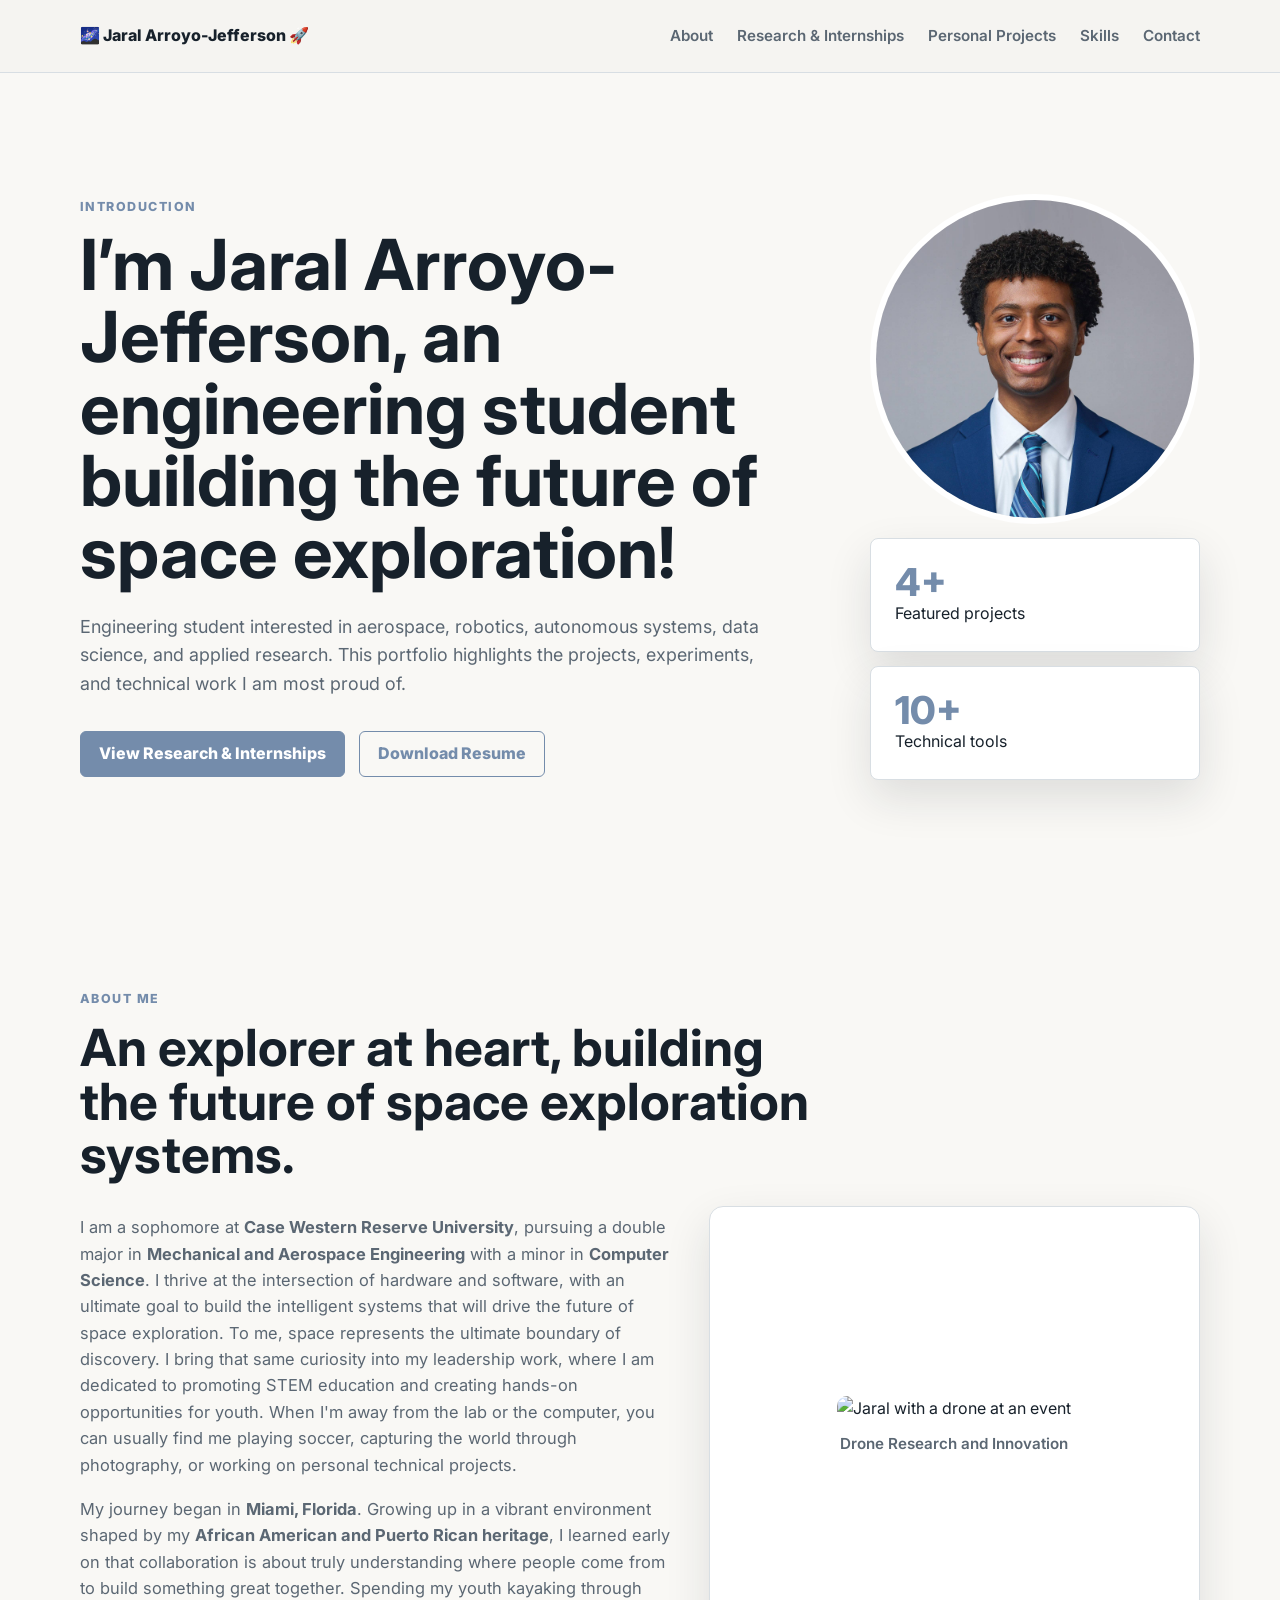
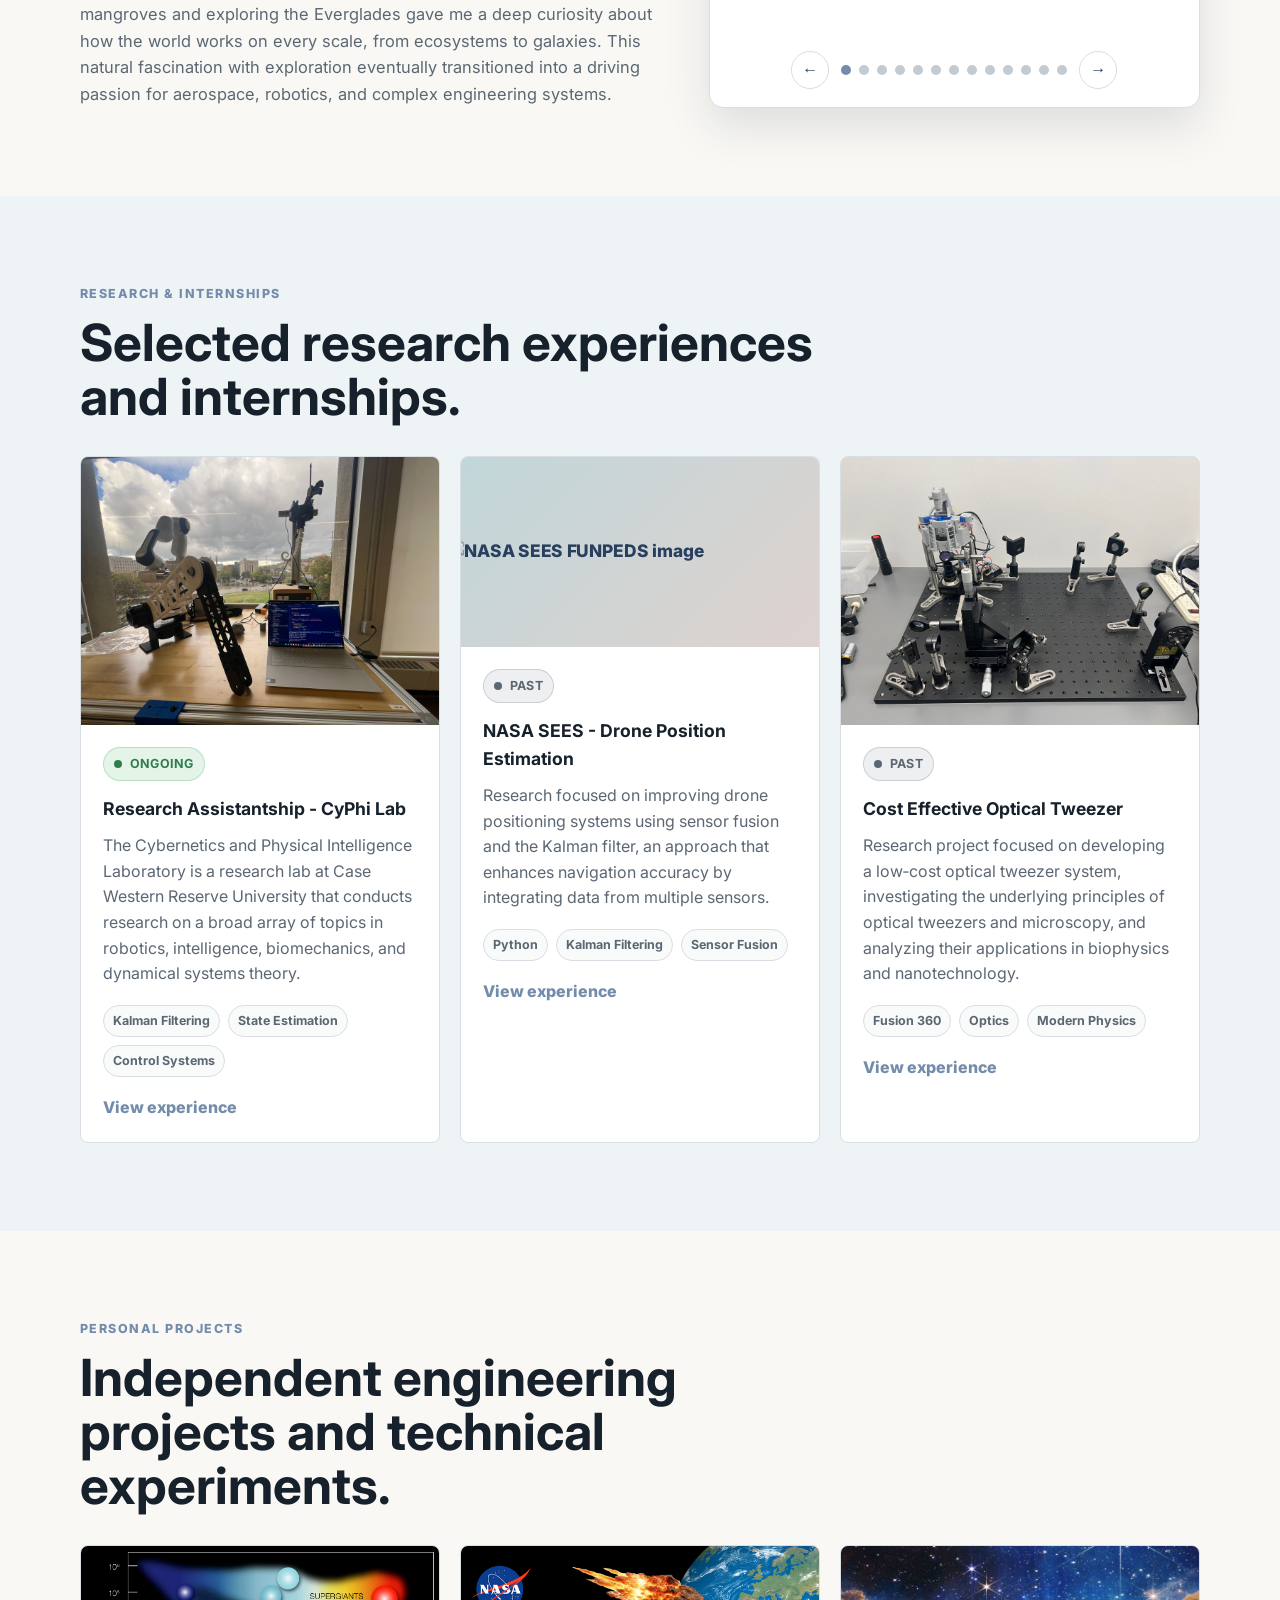
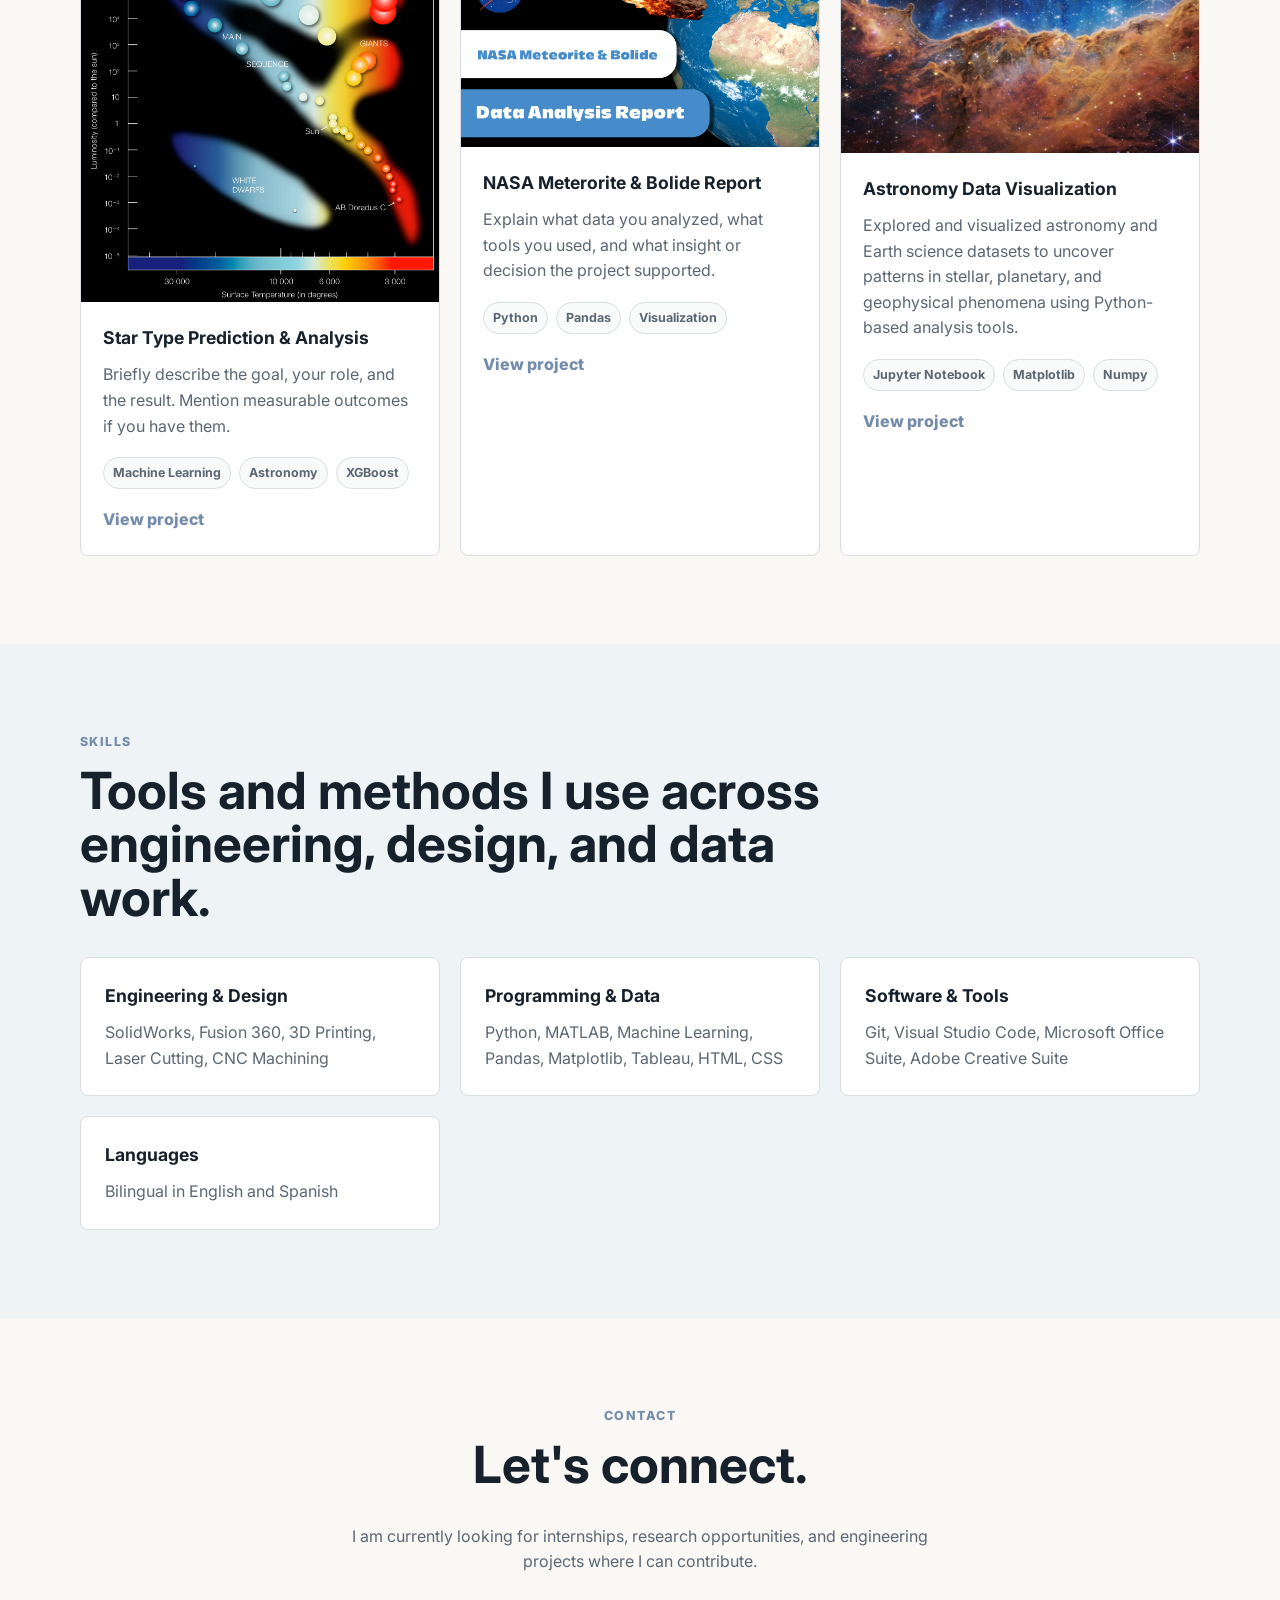
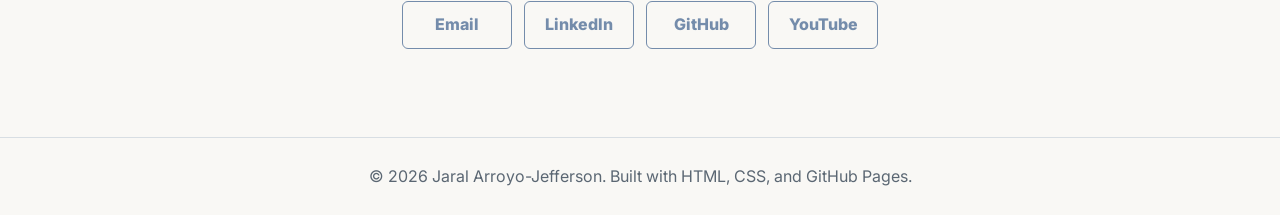
==== index.html @ 87146a3c "spelling" ====
<!-- Main Page -->
<!doctype html>
<html lang="en">
  <head>
    <meta charset="UTF-8" />
    <meta name="viewport" content="width=device-width, initial-scale=1.0" />
    <meta
      name="description"
      content="Engineering portfolio website showcasing projects, research, skills, and contact information."
    />
    <title>Jaral Arroyo-Jefferson | Engineering Portfolio</title>
    <link rel="preconnect" href="https://fonts.googleapis.com" />
    <link rel="preconnect" href="https://fonts.gstatic.com" crossorigin />
    <link
      href="https://fonts.googleapis.com/css2?family=Inter:wght@400;500;600;700;800&display=swap"
      rel="stylesheet"
    />
    <link rel="stylesheet" href="styles.css" />
  </head>
  <body>
    <header class="site-header">
      <nav class="nav">
        <a class="logo" href="#home">🌌 Jaral Arroyo-Jefferson 🚀</a>
        <button
          class="nav-toggle"
          type="button"
          aria-label="Open navigation"
          aria-expanded="false"
        >
          <span></span>
          <span></span>
          <span></span>
        </button>
        <div class="nav-links">
          <a href="#about">About</a>
          <a href="#projects">Research &amp; Internships</a>
          <a href="#research">Personal Projects</a>
          <a href="#skills">Skills</a>
          <a href="#contact">Contact</a>
        </div>
      </nav>
    </header>

    <main>
      <section class="hero" id="home">
        <div class="hero-content">
          <p class="eyebrow">INTRODUCTION</p>
          <h2>
            I’m Jaral Arroyo-Jefferson, an engineering student building the
            future of space exploration!
          </h2>
          <p class="hero-text">
            Engineering student interested in aerospace, robotics, autonomous
            systems, data science, and applied research. This portfolio
            highlights the projects, experiments, and technical work I am most
            proud of.
          </p>
          <div class="hero-actions">
            <a class="button primary" href="#projects"
              >View Research &amp; Internships</a
            >
            <a class="button secondary" href="assets/resume.pdf"
              >Download Resume</a
            >
          </div>
        </div>
        <div class="hero-panel" aria-label="Portfolio highlights">
          <div class="hero-image-card">
            <img
              src="assets/Jaral Arroyo-Jefferson Professional Headshot.jpg"
              alt="Jaral Arroyo-Jefferson headshot"
            />
          </div>
          <div>
            <span class="metric">4+</span>
            <span>Featured projects</span>
          </div>
          <div>
            <span class="metric">10+</span>
            <span>Technical tools</span>
          </div>
        </div>
      </section>

      <section class="section" id="about">
        <div class="section-heading">
          <p class="eyebrow">About Me</p>
          <h2>
            An explorer at heart, building the future of space exploration
            systems.
          </h2>
        </div>
        <div class="about-layout">
          <div class="about-copy">
            <p>
              I am a sophomore at
              <strong>Case Western Reserve University</strong>, pursuing a
              double major in
              <strong>Mechanical and Aerospace Engineering</strong> with a minor
              in <strong>Computer Science</strong>. I thrive at the intersection
              of hardware and software, with an ultimate goal to build the
              intelligent systems that will drive the future of space
              exploration. To me, space represents the ultimate boundary of
              discovery. I bring that same curiosity into my leadership work,
              where I am dedicated to promoting STEM education and creating
              hands-on opportunities for youth. When I'm away from the lab or
              the computer, you can usually find me playing soccer, capturing
              the world through photography, or working on personal technical
              projects.
            </p>
            <p>
              My journey began in <strong>Miami, Florida</strong>. Growing up in
              a vibrant environment shaped by my
              <strong>African American and Puerto Rican heritage</strong>, I
              learned early on that collaboration is about truly understanding
              where people come from to build something great together. Spending
              my youth kayaking through mangroves and exploring the Everglades
              gave me a deep curiosity about how the world works on every scale,
              from ecosystems to galaxies. This natural fascination with
              exploration eventually transitioned into a driving passion for
              aerospace, robotics, and complex engineering systems.
            </p>
          </div>

          <div class="about-carousel" aria-label="About me image carousel">
            <div class="carousel-track">
              <figure class="carousel-slide is-active">
                <img
                  src="assets/drone_sees_me.jpg"
                  alt="Jaral with a drone at an event"
                />
                <figcaption>Drone Research and Innovation</figcaption>
              </figure>
              <figure class="carousel-slide">
                <img
                  src="assets/Family_KSC.jpg"
                  alt="Jaral with family at Kennedy Space Center"
                />
                <figcaption>Family Trip to Kennedy Space Center</figcaption>
              </figure>
              <figure class="carousel-slide">
                <img
                  src="assets/Camera_Beach.jpeg"
                  alt="Jaral taking photos at the beach"
                />
                <figcaption>
                  Photography Work as part of History Miami Fellowship
                </figcaption>
              </figure>
              <figure class="carousel-slide">
                <img src="assets/Soccer.JPG" alt="Jaral playing soccer" />
                <figcaption>Soccer and Teamwork</figcaption>
              </figure>
              <figure class="carousel-slide">
                <img
                  src="assets/Winston_Scott.jpg"
                  alt="Jaral at Winston Scott activity"
                />
                <figcaption>Meeting my idol Winston Scott!</figcaption>
              </figure>
              <figure class="carousel-slide">
                <img
                  src="assets/SHPE_PR.jpg"
                  alt="Jaral at an SHPE event in Puerto Rico"
                />
                <figcaption>Puerto Rican Pride!</figcaption>
              </figure>
              <figure class="carousel-slide">
                <img
                  src="assets/KSC_VAB.jpg"
                  alt="Vehicle Assembly Building at Kennedy Space Center"
                />
                <figcaption>
                  Visiting Kennedy Space Center Vehicle Assembly Building
                </figcaption>
              </figure>
              <figure class="carousel-slide">
                <img
                  src="assets/Presenting AGU.jpg"
                  alt="Jaral presenting at AGU"
                />
                <figcaption>
                  Presenting Research at American Geophysical Union (AGU)
                </figcaption>
              </figure>
              <figure class="carousel-slide">
                <img
                  src="assets/FL_DC_Office.jpg"
                  alt="Jaral at the Florida/DC office"
                />
                <figcaption>
                  Advocating for Summer Educational Programs at the Florida
                  Senate DC Office
                </figcaption>
              </figure>
              <figure class="carousel-slide">
                <img
                  src="assets/Breakthrough_Tabling.jpg"
                  alt="Breakthrough program tabling event"
                />
                <figcaption>Breakthrough Miami Program Tabling</figcaption>
              </figure>
              <figure class="carousel-slide">
                <img
                  src="assets/Codemania.JPG"
                  alt="Jaral at Codemania event"
                />
                <figcaption>
                  1st Place at Codemania Hackathon hosted by City of Coral Gables
                </figcaption>
              </figure>
              <figure class="carousel-slide">
                <img
                  src="assets/Community Garden.jpg"
                  alt="Jaral at the community garden"
                />
                <figcaption>
                  Overtown's Teach the Truth Garden Community Garden
                  Volunteering
                </figcaption>
              </figure>
              <figure class="carousel-slide">
                <img
                  src="assets/battlebots.JPG"
                  alt="Jaral at a BattleBots event"
                />
                <figcaption>BattleBots and Engineering Excitement</figcaption>
              </figure>
            </div>
            <div class="carousel-controls">
              <button
                class="carousel-button"
                type="button"
                data-direction="prev"
                aria-label="Show previous image"
              >
                ←
              </button>
              <div class="carousel-dots" aria-label="Carousel navigation">
                <button
                  class="carousel-dot is-active"
                  type="button"
                  data-slide="0"
                  aria-label="Go to slide 1"
                ></button>
                <button
                  class="carousel-dot"
                  type="button"
                  data-slide="1"
                  aria-label="Go to slide 2"
                ></button>
                <button
                  class="carousel-dot"
                  type="button"
                  data-slide="2"
                  aria-label="Go to slide 3"
                ></button>
                <button
                  class="carousel-dot"
                  type="button"
                  data-slide="3"
                  aria-label="Go to slide 4"
                ></button>
                <button
                  class="carousel-dot"
                  type="button"
                  data-slide="4"
                  aria-label="Go to slide 5"
                ></button>
                <button
                  class="carousel-dot"
                  type="button"
                  data-slide="5"
                  aria-label="Go to slide 6"
                ></button>
                <button
                  class="carousel-dot"
                  type="button"
                  data-slide="6"
                  aria-label="Go to slide 7"
                ></button>
                <button
                  class="carousel-dot"
                  type="button"
                  data-slide="7"
                  aria-label="Go to slide 8"
                ></button>
                <button
                  class="carousel-dot"
                  type="button"
                  data-slide="8"
                  aria-label="Go to slide 9"
                ></button>
                <button
                  class="carousel-dot"
                  type="button"
                  data-slide="9"
                  aria-label="Go to slide 10"
                ></button>
                <button
                  class="carousel-dot"
                  type="button"
                  data-slide="10"
                  aria-label="Go to slide 11"
                ></button>
                <button
                  class="carousel-dot"
                  type="button"
                  data-slide="11"
                  aria-label="Go to slide 12"
                ></button>
                <button
                  class="carousel-dot"
                  type="button"
                  data-slide="12"
                  aria-label="Go to slide 13"
                ></button>
              </div>
              <button
                class="carousel-button"
                type="button"
                data-direction="next"
                aria-label="Show next image"
              >
                →
              </button>
            </div>
          </div>
        </div>
      </section>

      <section class="section alt" id="projects">
        <div class="section-heading">
          <p class="eyebrow">Research &amp; Internships</p>
          <h2>Selected research experiences and internships.</h2>
        </div>
        <div class="card-grid">
          <article class="project-card">
            <div class="project-image">
              <img src="assets/chyphi.JPG" alt="CyPhi Lab research image" />
            </div>
            <div class="card-content">
              <span class="status-pill ongoing">Ongoing</span>
              <h3>Research Assistantship - CyPhi Lab</h3>
              <p>
                The Cybernetics and Physical Intelligence Laboratory is a
                research lab at Case Western Reserve University that conducts
                research on a broad array of topics in robotics, intelligence,
                biomechanics, and dynamical systems theory.
              </p>
              <div class="tags">
                <span>Kalman Filtering</span>
                <span>State Estimation</span>
                <span>Control Systems</span>
              </div>
              <a
                href="experience-cyphi.html"
                aria-label="View Research Assistantship"
                >View experience</a
              >
            </div>
          </article>

          <article class="project-card">
            <div class="project-image">
              <img
                class="project-image-zoom"
                src="assets/FUNPEDS_11.jpg"
                alt="NASA SEES FUNPEDS image"
              />
            </div>
            <div class="card-content">
              <span class="status-pill past">Past</span>
              <h3>NASA SEES - Drone Position Estimation</h3>
              <p>
                Research focused on improving drone positioning systems using
                sensor fusion and the Kalman filter, an approach that enhances
                navigation accuracy by integrating data from multiple sensors.
              </p>
              <div class="tags">
                <span>Python</span>
                <span>Kalman Filtering</span>
                <span>Sensor Fusion</span>
              </div>
              <a
                href="experience-nasa-sees.html"
                aria-label="View Engineering Internship"
                >View experience</a
              >
            </div>
          </article>

          <article class="project-card">
            <div class="project-image">
              <img
                src="assets/tweezer_full.JPG"
                alt="Optical tweezer project image"
              />
            </div>
            <div class="card-content">
              <span class="status-pill past">Past</span>
              <h3>Cost Effective Optical Tweezer</h3>
              <p>
                Research project focused on developing a low‑cost optical tweezer system, investigating the underlying principles of optical tweezers and microscopy, and analyzing their applications in biophysics and nanotechnology.
              </p>
              <div class="tags">
                <span>Fusion 360</span>
                <span>Optics</span>
                <span>Modern Physics</span>
              </div>
              <a
                href="experience-optical-tweezer.html"
                aria-label="View Independent Technical Study"
                >View experience</a
              >
            </div>
          </article>
        </div>
      </section>

      <section class="section" id="research">
        <div class="section-heading">
          <p class="eyebrow">Personal Projects</p>
          <h2>Independent engineering projects and technical experiments.</h2>
        </div>
        <div class="card-grid">
          <article class="project-card">
            <div class="project-image">
              <img
                src="assets/hertzsprung%20russell%20diagram.jpg"
                alt="Hertzsprung-Russell diagram"
              />
            </div>
            <div class="card-content">
              <h3>Star Type Prediction & Analysis</h3>
              <p>
                Briefly describe the goal, your role, and the result. Mention
                measurable outcomes if you have them.
              </p>
              <div class="tags">
                <span>Machine Learning</span>
                <span>Astronomy</span>
                <span>XGBoost</span>
              </div>
              <a
                href="project-star-type.html"
                aria-label="View Autonomous Robot Project"
                >View project</a
              >
            </div>
          </article>

          <article class="project-card">
            <div class="project-image">
              <img
                src="assets/Youtube_Thumbnail.png"
                alt="YouTube thumbnail for meteorite and bolide report"
              />
            </div>
            <div class="card-content">
              <h3>NASA Meterorite & Bolide Report</h3>
              <p>
                Explain what data you analyzed, what tools you used, and what
                insight or decision the project supported.
              </p>
              <div class="tags">
                <span>Python</span>
                <span>Pandas</span>
                <span>Visualization</span>
              </div>
              <a
                href="project-meteorite.html"
                aria-label="View Data Analysis Dashboard"
                >View project</a
              >
            </div>
          </article>

          <article class="project-card">
            <div class="project-image">
              <img
                src="assets/Carina_Nebula.jpeg"
                alt="Carina Nebula astronomy image"
              />
            </div>
            <div class="card-content">
              <h3>Astronomy Data Visualization</h3>
              <p>
                Explored and visualized astronomy and Earth science datasets to
                uncover patterns in stellar, planetary, and geophysical
                phenomena using Python-based analysis tools.
              </p>
              <div class="tags">
                <span>Jupyter Notebook</span>
                <span>Matplotlib</span>
                <span>Numpy</span>
              </div>
              <a
                href="project-astronomy-data.html"
                aria-label="View Mechanical Design Prototype"
                >View project</a
              >
            </div>
          </article>
        </div>
      </section>

      <section class="section alt" id="skills">
        <div class="section-heading">
          <p class="eyebrow">Skills</p>
          <h2>
            Tools and methods I use across engineering, design, and data work.
          </h2>
        </div>
        <div class="skills-grid">
          <div>
            <h3>Engineering & Design</h3>
            <p>
              SolidWorks, Fusion 360, 3D Printing, Laser Cutting, CNC Machining
            </p>
          </div>
          <div>
            <h3>Programming & Data</h3>
            <p>
              Python, MATLAB, Machine Learning, Pandas, Matplotlib, Tableau,
              HTML, CSS
            </p>
          </div>
          <div>
            <h3>Software & Tools</h3>
            <p>
              Git, Visual Studio Code, Microsoft Office Suite, Adobe Creative
              Suite
            </p>
          </div>
          <div>
            <h3>Languages</h3>
            <p>Bilingual in English and Spanish</p>
          </div>
        </div>
      </section>

      <section class="section contact" id="contact">
        <div class="section-heading">
          <p class="eyebrow">Contact</p>
          <h2>Let's connect.</h2>
        </div>
        <p>
          I am currently looking for internships, research opportunities, and
          engineering projects where I can contribute.
        </p>
        <div class="contact-links">
          <a href="mailto:jaral.arroyo.jefferson@gmail.com">Email</a>
          <a
            href="https://www.linkedin.com/in/jaral-arroyo-jefferson"
            target="_blank"
            rel="noopener noreferrer"
            >LinkedIn</a
          >
          <a
            href="https://github.com/JaralAJ"
            target="_blank"
            rel="noopener noreferrer"
            >GitHub</a
          >
          <a
            href="https://www.youtube.com/@JaralArroyo-Jefferson"
            target="_blank"
            rel="noopener noreferrer"
            >YouTube</a
          >
        </div>
      </section>
    </main>

    <footer class="footer">
      <p>
        &copy; <span id="year"></span> Jaral Arroyo-Jefferson. Built with HTML,
        CSS, and GitHub Pages.
      </p>
    </footer>

    <script src="script.js"></script>
  </body>
</html>
---- styles.css ----
:root {
  --bg: #f9f8f5;
  --surface: #ffffff;
  --surface-muted: #eef3f6;
  --text: #17212b;
  --muted: #5b6773;
  --accent: #748cab;
  --accent-strong: #293f5e;
  --line: #d8dee3;
  --shadow: 0 18px 45px rgba(23, 33, 43, 0.12);
}

* {
  box-sizing: border-box;
}

html {
  scroll-behavior: smooth;
}

body {
  margin: 0;
  background: var(--bg);
  color: var(--text);
  font-family: Inter, Arial, sans-serif;
  line-height: 1.6;
}

a {
  color: inherit;
  text-decoration: none;
}

img {
  display: block;
  max-width: 100%;
  height: auto;
}

.site-header {
  position: sticky;
  top: 0;
  z-index: 10;
  background: rgba(245, 243, 240, 0.92);
  border-bottom: 1px solid var(--line);
  backdrop-filter: blur(14px);
}

.nav {
  display: flex;
  align-items: center;
  justify-content: space-between;
  width: min(1120px, calc(100% - 32px));
  min-height: 72px;
  margin: 0 auto;
}

.logo {
  font-weight: 800;
  letter-spacing: 0;
}

.nav-links {
  display: flex;
  gap: 24px;
  color: var(--muted);
  font-size: 0.95rem;
  font-weight: 600;
}

.nav-links a:hover {
  color: var(--accent);
}

.detail-page {
  padding-bottom: 48px;
}

.detail-hero {
  width: min(1120px, calc(100% - 32px));
  margin: 48px auto 24px;
  padding: 36px;
  border: 1px solid var(--line);
  border-radius: 16px;
  background: var(--surface);
  box-shadow: var(--shadow);
}

.detail-hero h1 {
  margin: 0 0 12px;
  font-size: clamp(2rem, 4vw, 2.8rem);
  line-height: 1.1;
}

.detail-hero p {
  max-width: 760px;
  margin: 0 0 18px;
  color: var(--muted);
}

.detail-content {
  width: min(1120px, calc(100% - 32px));
  margin: 0 auto;
  display: grid;
  gap: 20px;
}

.detail-grid {
  display: grid;
  grid-template-columns: repeat(2, minmax(0, 1fr));
  gap: 20px;
}

.detail-card {
  padding: 24px;
  border: 1px solid var(--line);
  border-radius: 14px;
  background: var(--surface);
  box-shadow: var(--shadow);
}

.detail-card h2 {
  margin: 0 0 12px;
  font-size: 1.3rem;
}

.detail-list {
  margin: 0;
  padding-left: 20px;
  color: var(--muted);
}

.detail-list li + li {
  margin-top: 8px;
}

.detail-image-card img {
  display: block;
  width: 100%;
  max-height: 420px;
  margin-bottom: 14px;
  border-radius: 12px;
  object-fit: cover;
}

.detail-image-card p {
  margin: 0;
  color: var(--muted);
}

.video-section {
  display: grid;
  gap: 20px;
}

.video-card {
  padding: 24px;
  border: 1px solid var(--line);
  border-radius: 14px;
  background: var(--surface);
  box-shadow: var(--shadow);
}

.video-card h2 {
  margin: 0 0 12px;
  font-size: 1.3rem;
}

.video-frame {
  width: 100%;
  aspect-ratio: 16 / 9;
  border: 0;
  border-radius: 12px;
}

.poster-frame {
  display: block;
  width: 100%;
  aspect-ratio: 8.5 / 11;
  max-height: 900px;
  margin-bottom: 14px;
  border: 1px solid var(--line);
  border-radius: 12px;
  background: #fff;
}

.nav-toggle {
  display: none;
  width: 42px;
  height: 42px;
  padding: 9px;
  border: 1px solid var(--line);
  border-radius: 6px;
  background: var(--surface);
}

.nav-toggle span {
  display: block;
  height: 2px;
  margin: 5px 0;
  background: var(--text);
}

.hero {
  display: grid;
  grid-template-columns: minmax(0, 1.6fr) minmax(280px, 0.7fr);
  gap: 36px;
  align-items: center;
  width: min(1120px, calc(100% - 32px));
  min-height: calc(100vh - 72px);
  margin: 0 auto;
  padding: 72px 0;
}

.hero-content {
  max-width: 780px;
}

.eyebrow {
  margin: 0 0 12px;
  color: var(--accent);
  font-size: 0.78rem;
  font-weight: 800;
  letter-spacing: 0.12em;
  text-transform: uppercase;
}

h1,
h2,
h3,
p {
  overflow-wrap: anywhere;
}

.hero-content h2 {
  max-width: 850px;
  margin: 0;
  font-size: clamp(2.2rem, 5.5vw, 4.8rem);
  line-height: 1.02;
  letter-spacing: 0;
}

h2 {
  max-width: 760px;
  margin: 0;
  font-size: clamp(2rem, 4vw, 3.25rem);
  line-height: 1.05;
  letter-spacing: 0;
}

h3 {
  margin: 0 0 10px;
  font-size: 1.1rem;
}

.hero-text {
  max-width: 680px;
  margin: 24px 0 0;
  color: var(--muted);
  font-size: 1.12rem;
}

.hero-actions {
  display: flex;
  flex-wrap: wrap;
  gap: 14px;
  margin-top: 32px;
}

.button {
  display: inline-flex;
  align-items: center;
  justify-content: center;
  min-height: 46px;
  padding: 0 18px;
  border: 1px solid var(--accent);
  border-radius: 6px;
  font-weight: 800;
}

.button.primary {
  background: var(--accent);
  color: white;
}

.button.primary:hover {
  background: var(--accent-strong);
}

.button.secondary {
  color: var(--accent);
}

.button.secondary:hover {
  background: rgba(11, 107, 117, 0.08);
}

.hero-panel {
  display: grid;
  gap: 14px;
}

.hero-panel > div:not(.hero-image-card) {
  padding: 24px;
  border: 1px solid var(--line);
  border-radius: 8px;
  background: var(--surface);
  box-shadow: var(--shadow);
}

.hero-image-card {
  display: grid;
  place-items: center;
  min-height: 220px;
  max-width: 340px;
  width: 100%;
  justify-self: center;
  background: transparent;
  border: none;
  box-shadow: none;
  padding: 0;
}

.hero-image-card img {
  width: 100%;
  max-width: 340px;
  aspect-ratio: 1 / 1;
  height: auto;
  border-radius: 50%;
  object-fit: cover;
  border: 6px solid white;
}

.metric {
  display: block;
  color: var(--accent);
  font-size: 2.4rem;
  font-weight: 800;
  line-height: 1;
}

.section {
  width: min(1120px, calc(100% - 32px));
  margin: 0 auto;
  padding: 88px 0;
}

.section.alt {
  width: 100%;
  padding-right: max(16px, calc((100% - 1120px) / 2));
  padding-left: max(16px, calc((100% - 1120px) / 2));
  background: var(--surface-muted);
}

.section-heading {
  margin-bottom: 32px;
}

.about-layout {
  display: grid;
  grid-template-columns: minmax(0, 1.1fr) minmax(300px, 0.9fr);
  gap: 28px;
  align-items: start;
}

.about-carousel {
  margin-top: -8px;
}

.about-copy {
  color: var(--muted);
  font-size: 1.03rem;
}

.about-copy p {
  margin: 0 0 18px;
}

.about-copy p:last-child {
  margin-bottom: 0;
}

.about-carousel,
.detail-carousel {
  padding: 18px;
  border: 1px solid var(--line);
  border-radius: 14px;
  background: var(--surface);
  box-shadow: var(--shadow);
}

.carousel-track {
  position: relative;
  overflow: hidden;
  border-radius: 10px;
  padding: 0;
  background: #fff;
}

.carousel-slide {
  display: none;
  height: min(380px, 50vw);
  max-height: 420px;
  border-radius: 10px;
  overflow: hidden;
  padding-bottom: 10px;
}

.carousel-slide.is-active {
  display: flex;
  flex-direction: column;
  align-items: center;
  justify-content: center;
}

.carousel-slide img {
  display: block;
  width: auto;
  height: auto;
  max-width: 100%;
  max-height: 90%;
  border-radius: 10px;
}

.carousel-slide video {
  display: block;
  width: auto;
  height: auto;
  max-width: 100%;
  max-height: 90%;
  border-radius: 10px;
  background: #000;
}

.detail-carousel .carousel-slide video {
  max-height: min(440px, 55vw);
}

.about-carousel img,
.about-carousel video,
.detail-carousel img,
.detail-carousel video {
  border-radius: 10px;
}

.detail-carousel h2 {
  margin: 0 0 12px;
  font-size: 1.3rem;
}

.skill-slide {
  display: grid;
  align-content: center;
  gap: 12px;
  min-height: min(440px, 55vw);
  padding: 28px;
  border: 1px solid var(--line);
  border-radius: 10px;
  background: linear-gradient(180deg, #f7fbfe 0%, #ecf2f7 100%);
}

.skill-slide h3 {
  margin: 0;
  font-size: 1.15rem;
}

.skill-slide p {
  margin: 0;
  color: var(--muted);
  font-size: 1rem;
}

.carousel-slide figcaption {
  margin-top: 10px;
  color: var(--muted);
  font-size: 0.95rem;
  font-weight: 600;
  text-align: center;
}

.carousel-controls {
  display: flex;
  align-items: center;
  justify-content: center;
  gap: 12px;
  margin-top: 14px;
}

.carousel-button {
  width: 38px;
  height: 38px;
  border: 1px solid var(--line);
  border-radius: 999px;
  background: var(--surface);
  color: var(--accent-strong);
  cursor: pointer;
  font-size: 1rem;
}

.carousel-button:hover {
  border-color: var(--accent);
  color: var(--accent);
}

.carousel-dots {
  display: flex;
  gap: 8px;
}

.carousel-dot {
  width: 10px;
  height: 10px;
  padding: 0;
  border: none;
  border-radius: 999px;
  background: #c2cbd2;
  cursor: pointer;
}

.carousel-dot.is-active {
  background: var(--accent);
}

.card-grid {
  display: grid;
  grid-template-columns: repeat(3, minmax(0, 1fr));
  gap: 20px;
}

.project-card {
  overflow: hidden;
  border: 1px solid var(--line);
  border-radius: 8px;
  background: var(--surface);
}

.project-image {
  display: grid;
  min-height: 190px;
  place-items: center;
  background:
    linear-gradient(135deg, rgba(11, 107, 117, 0.14), rgba(218, 96, 64, 0.16)),
    #dfe8ea;
  color: var(--accent-strong);
  font-weight: 800;
}

.project-image img {
  display: block;
  width: 100%;
  max-width: 100%;
  height: auto;
  object-fit: contain;
}

.project-image-zoom {
  object-position: center 28%;
  transform: scale(1.08);
}

.card-content {
  padding: 22px;
}

.card-content p {
  margin: 0 0 18px;
  color: var(--muted);
}

.card-content a {
  display: inline-flex;
  margin-top: 18px;
  color: var(--accent);
  font-weight: 800;
}

.tags {
  display: flex;
  flex-wrap: wrap;
  gap: 8px;
}

.tags span {
  padding: 5px 9px;
  border: 1px solid var(--line);
  border-radius: 999px;
  background: #f9fbfb;
  color: var(--muted);
  font-size: 0.78rem;
  font-weight: 700;
}

.status-pill {
  display: inline-flex;
  align-items: center;
  gap: 8px;
  margin: 0 0 14px;
  padding: 6px 10px;
  border: 1px solid var(--line);
  border-radius: 999px;
  background: #f9fbfb;
  color: var(--muted);
  font-size: 0.78rem;
  font-weight: 700;
  letter-spacing: 0.02em;
  text-transform: uppercase;
}

.status-pill::before {
  content: "";
  width: 8px;
  height: 8px;
  border-radius: 999px;
  background: currentColor;
}

.status-pill.ongoing {
  border-color: rgba(40, 167, 69, 0.24);
  background: rgba(40, 167, 69, 0.12);
  color: #2f7d4f;
}

.status-pill.past {
  border-color: rgba(91, 103, 115, 0.24);
  background: rgba(91, 103, 115, 0.1);
  color: #5b6773;
}

.timeline {
  display: grid;
  gap: 20px;
}

.timeline-item {
  display: grid;
  grid-template-columns: 100px minmax(0, 1fr);
  gap: 24px;
  padding: 26px 0;
  border-top: 1px solid var(--line);
}

.timeline-date {
  margin: 0;
  color: var(--accent);
  font-weight: 800;
}

.timeline-item p:last-child {
  margin: 0;
  color: var(--muted);
}

.skills-grid {
  display: grid;
  grid-template-columns: repeat(3, minmax(0, 1fr));
  gap: 20px;
}

.skills-grid div {
  padding: 24px;
  border: 1px solid var(--line);
  border-radius: 8px;
  background: var(--surface);
}

.skills-grid p {
  margin: 0;
  color: var(--muted);
}

.contact {
  text-align: center;
}

.contact .section-heading {
  display: grid;
  justify-items: center;
}

.contact > p {
  max-width: 620px;
  margin: 0 auto 26px;
  color: var(--muted);
}

.contact-links {
  display: flex;
  flex-wrap: wrap;
  justify-content: center;
  gap: 12px;
}

.contact-links a {
  min-width: 110px;
  padding: 10px 14px;
  border: 1px solid var(--accent);
  border-radius: 6px;
  color: var(--accent);
  font-weight: 800;
}

.contact-links a:hover {
  background: rgba(11, 107, 117, 0.08);
}

.footer {
  padding: 26px 16px;
  border-top: 1px solid var(--line);
  color: var(--muted);
  text-align: center;
}

.footer p {
  margin: 0;
}

@media (max-width: 820px) {
  .nav-toggle {
    display: block;
  }

  .carousel-slide img {
    height: min(320px, 70vw);
  }

  .nav-links {
    position: absolute;
    top: 72px;
    right: 16px;
    left: 16px;
    display: none;
    flex-direction: column;
    gap: 0;
    padding: 8px;
    border: 1px solid var(--line);
    border-radius: 8px;
    background: var(--surface);
    box-shadow: var(--shadow);
  }

  .nav-links.open {
    display: flex;
  }

  .nav-links a {
    padding: 12px;
  }

  .hero {
    grid-template-columns: 1fr;
    min-height: auto;
    padding: 54px 0 72px;
  }

  .hero-panel {
    grid-template-columns: repeat(3, minmax(0, 1fr));
  }

  .about-layout,
  .card-grid,
  .skills-grid {
    grid-template-columns: 1fr;
  }
}

@media (max-width: 560px) {
  .hero-panel {
    grid-template-columns: 1fr;
  }

  .timeline-item {
    grid-template-columns: 1fr;
    gap: 8px;
  }

  .section,
  .section.alt {
    padding-top: 64px;
    padding-bottom: 64px;
  }
}
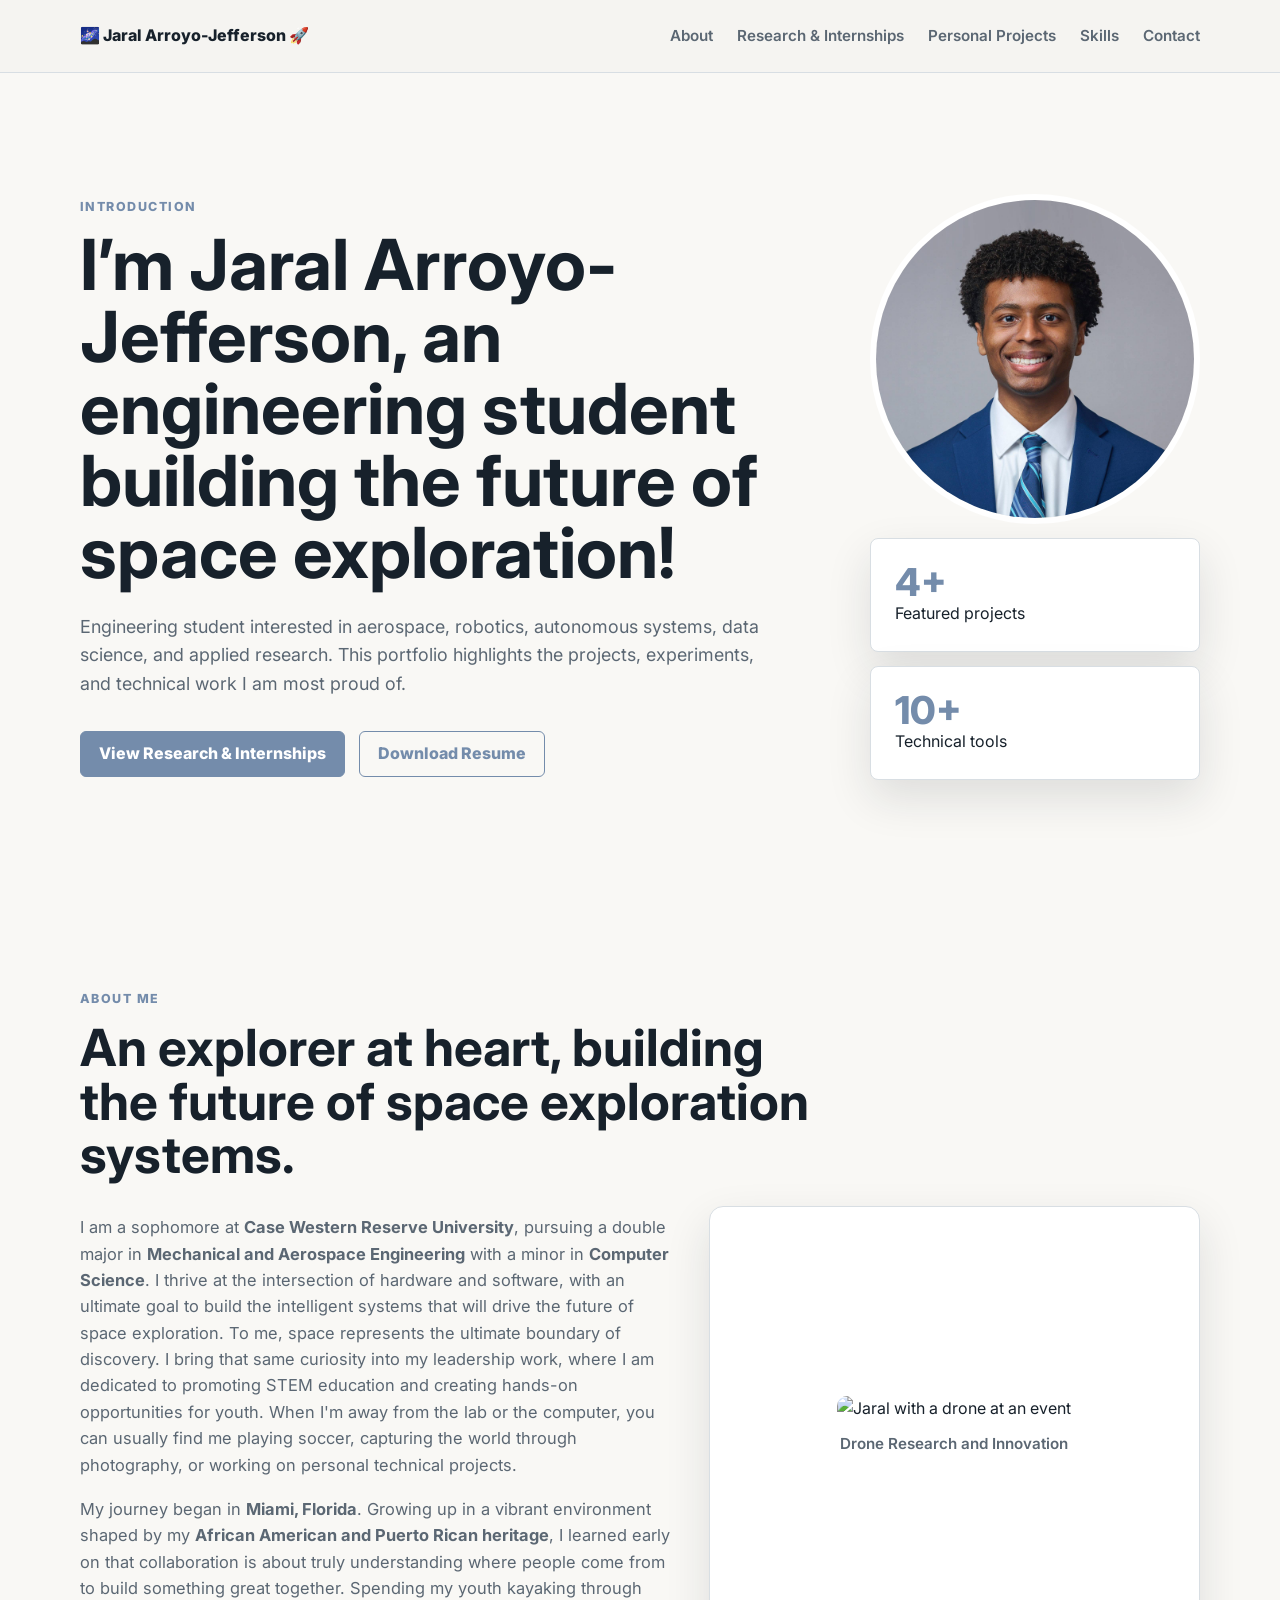
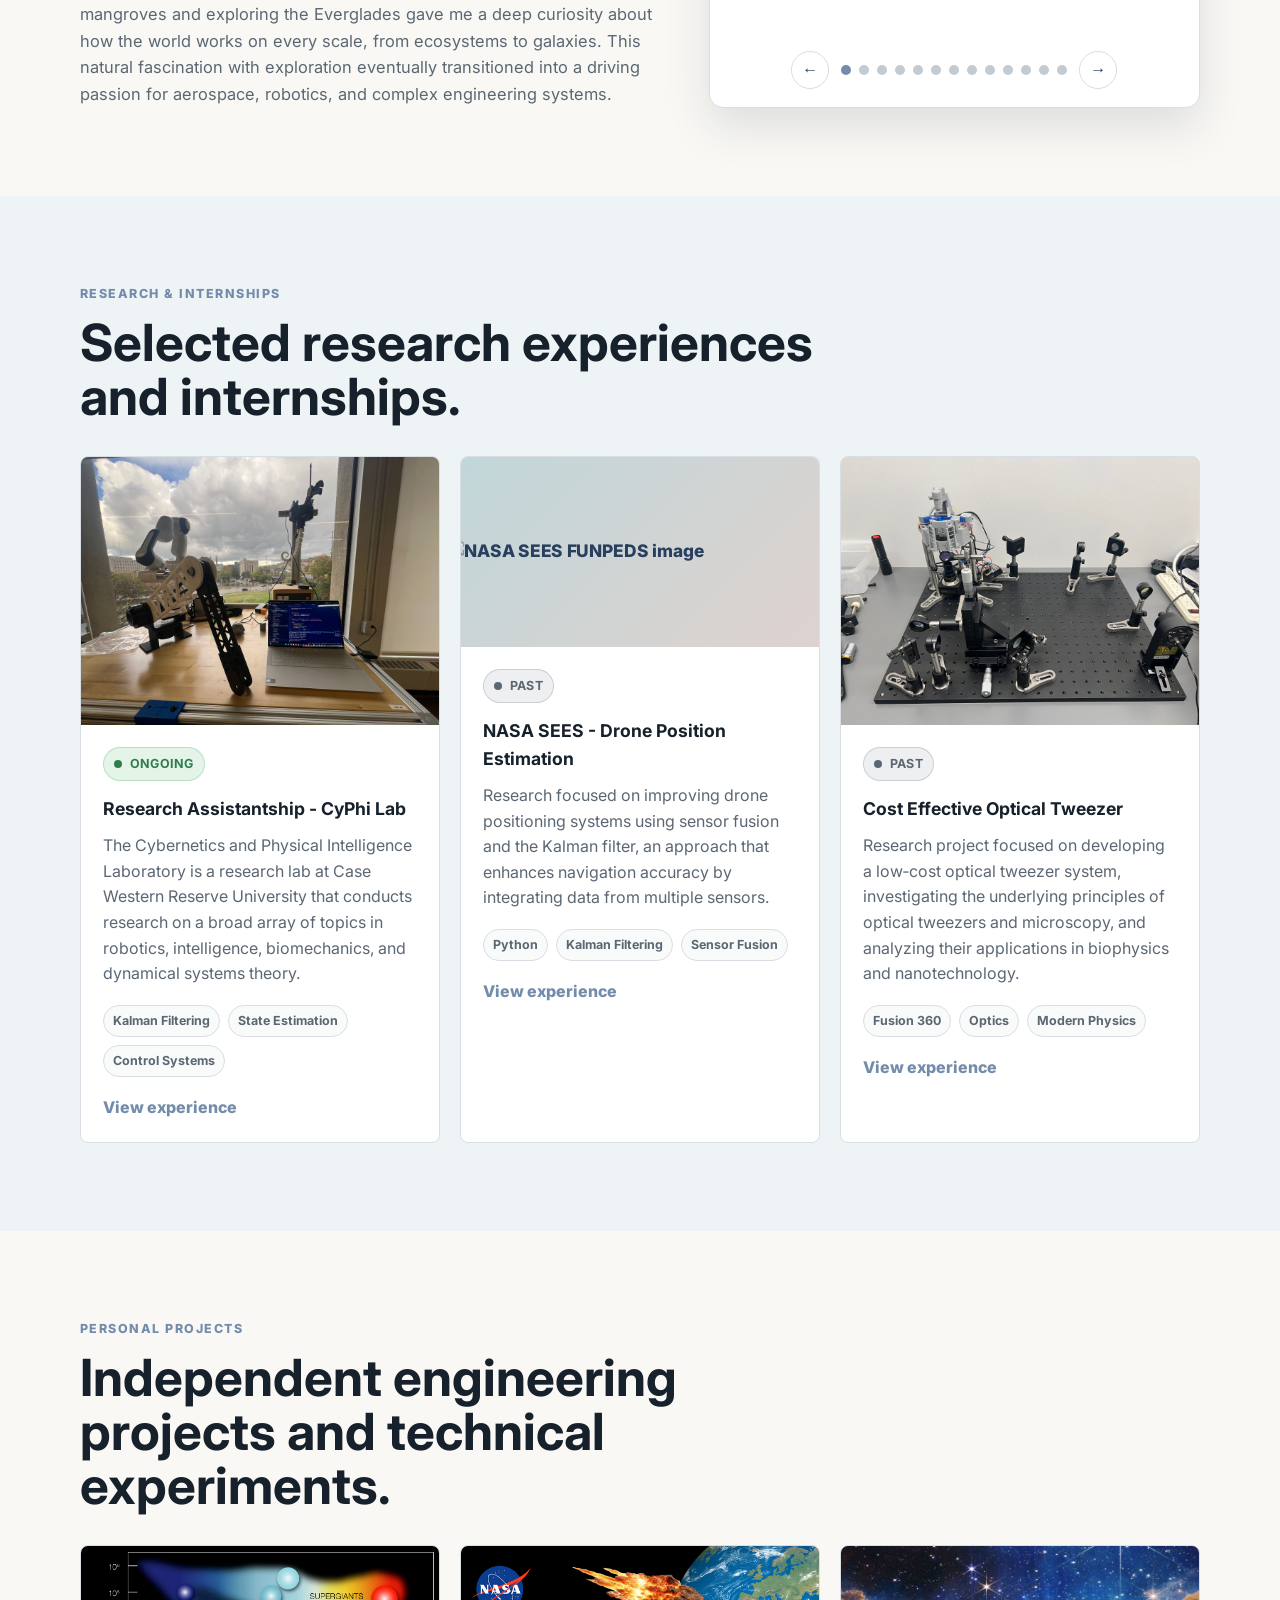
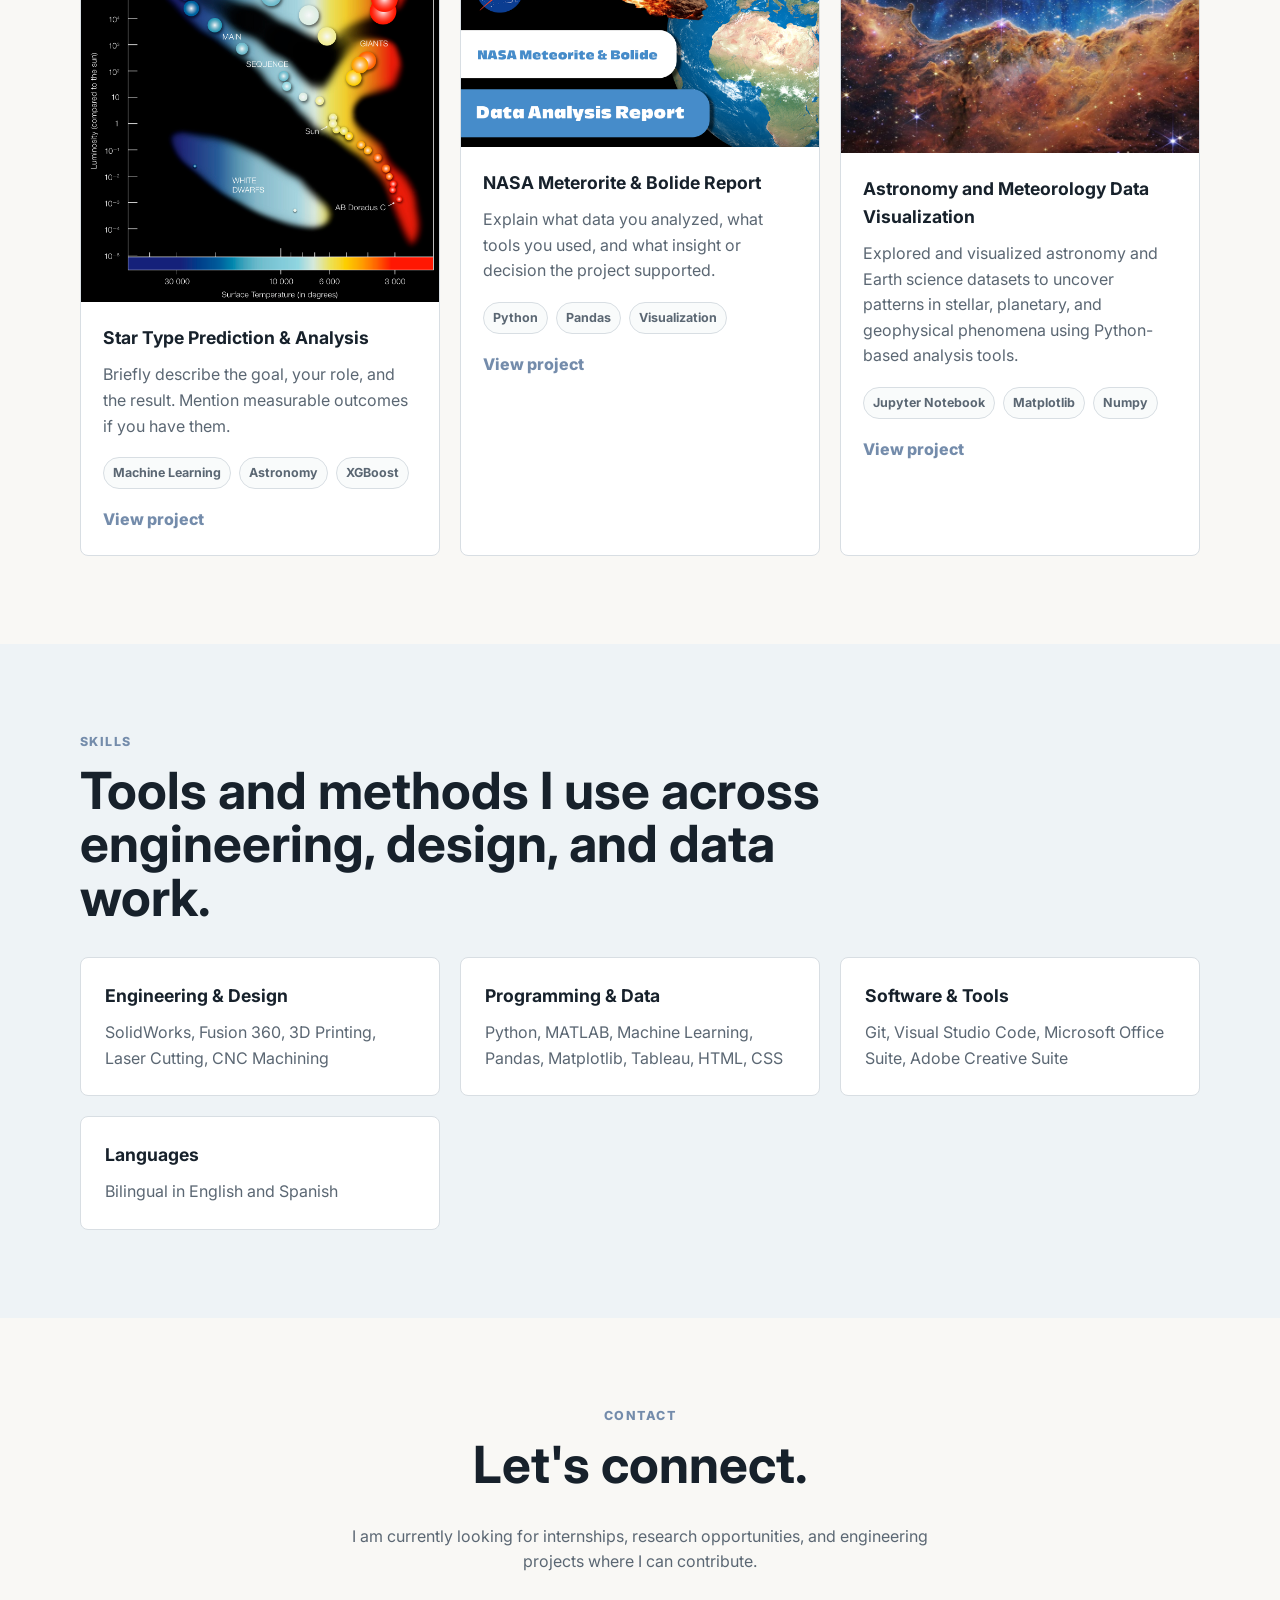
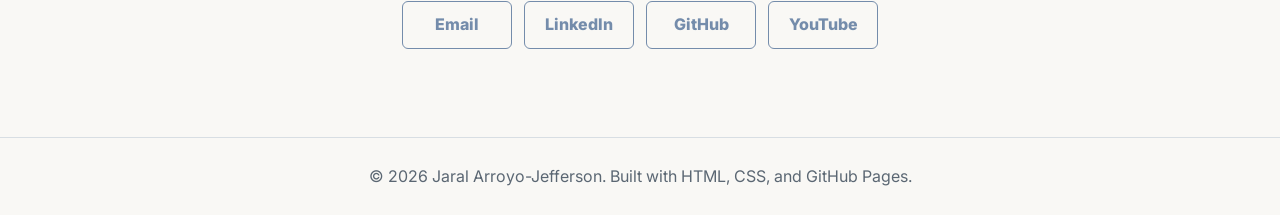
==== commit 19061b27: "resume update" ====
--- a/index.html
+++ b/index.html
@@ -59,7 +59,11 @@
             <a class="button primary" href="#projects"
               >View Research &amp; Internships</a
             >
-            <a class="button secondary" href="assets/resume.pdf"
+            <a
+              class="button secondary"
+              href="assets\Personal_Resume_Summer_2026_me.pdf"
+              target="_blank"
+              rel="noopener noreferrer"
               >Download Resume</a
             >
           </div>
@@ -206,7 +210,8 @@
                   alt="Jaral at Codemania event"
                 />
                 <figcaption>
-                  1st Place at Codemania Hackathon hosted by City of Coral Gables
+                  1st Place at Codemania Hackathon hosted by City of Coral
+                  Gables
                 </figcaption>
               </figure>
               <figure class="carousel-slide">
@@ -401,7 +406,10 @@
               <span class="status-pill past">Past</span>
               <h3>Cost Effective Optical Tweezer</h3>
               <p>
-                Research project focused on developing a low‑cost optical tweezer system, investigating the underlying principles of optical tweezers and microscopy, and analyzing their applications in biophysics and nanotechnology.
+                Research project focused on developing a low‑cost optical
+                tweezer system, investigating the underlying principles of
+                optical tweezers and microscopy, and analyzing their
+                applications in biophysics and nanotechnology.
               </p>
               <div class="tags">
                 <span>Fusion 360</span>
@@ -484,7 +492,7 @@
               />
             </div>
             <div class="card-content">
-              <h3>Astronomy Data Visualization</h3>
+              <h3>Astronomy and Meteorology Data Visualization</h3>
               <p>
                 Explored and visualized astronomy and Earth science datasets to
                 uncover patterns in stellar, planetary, and geophysical
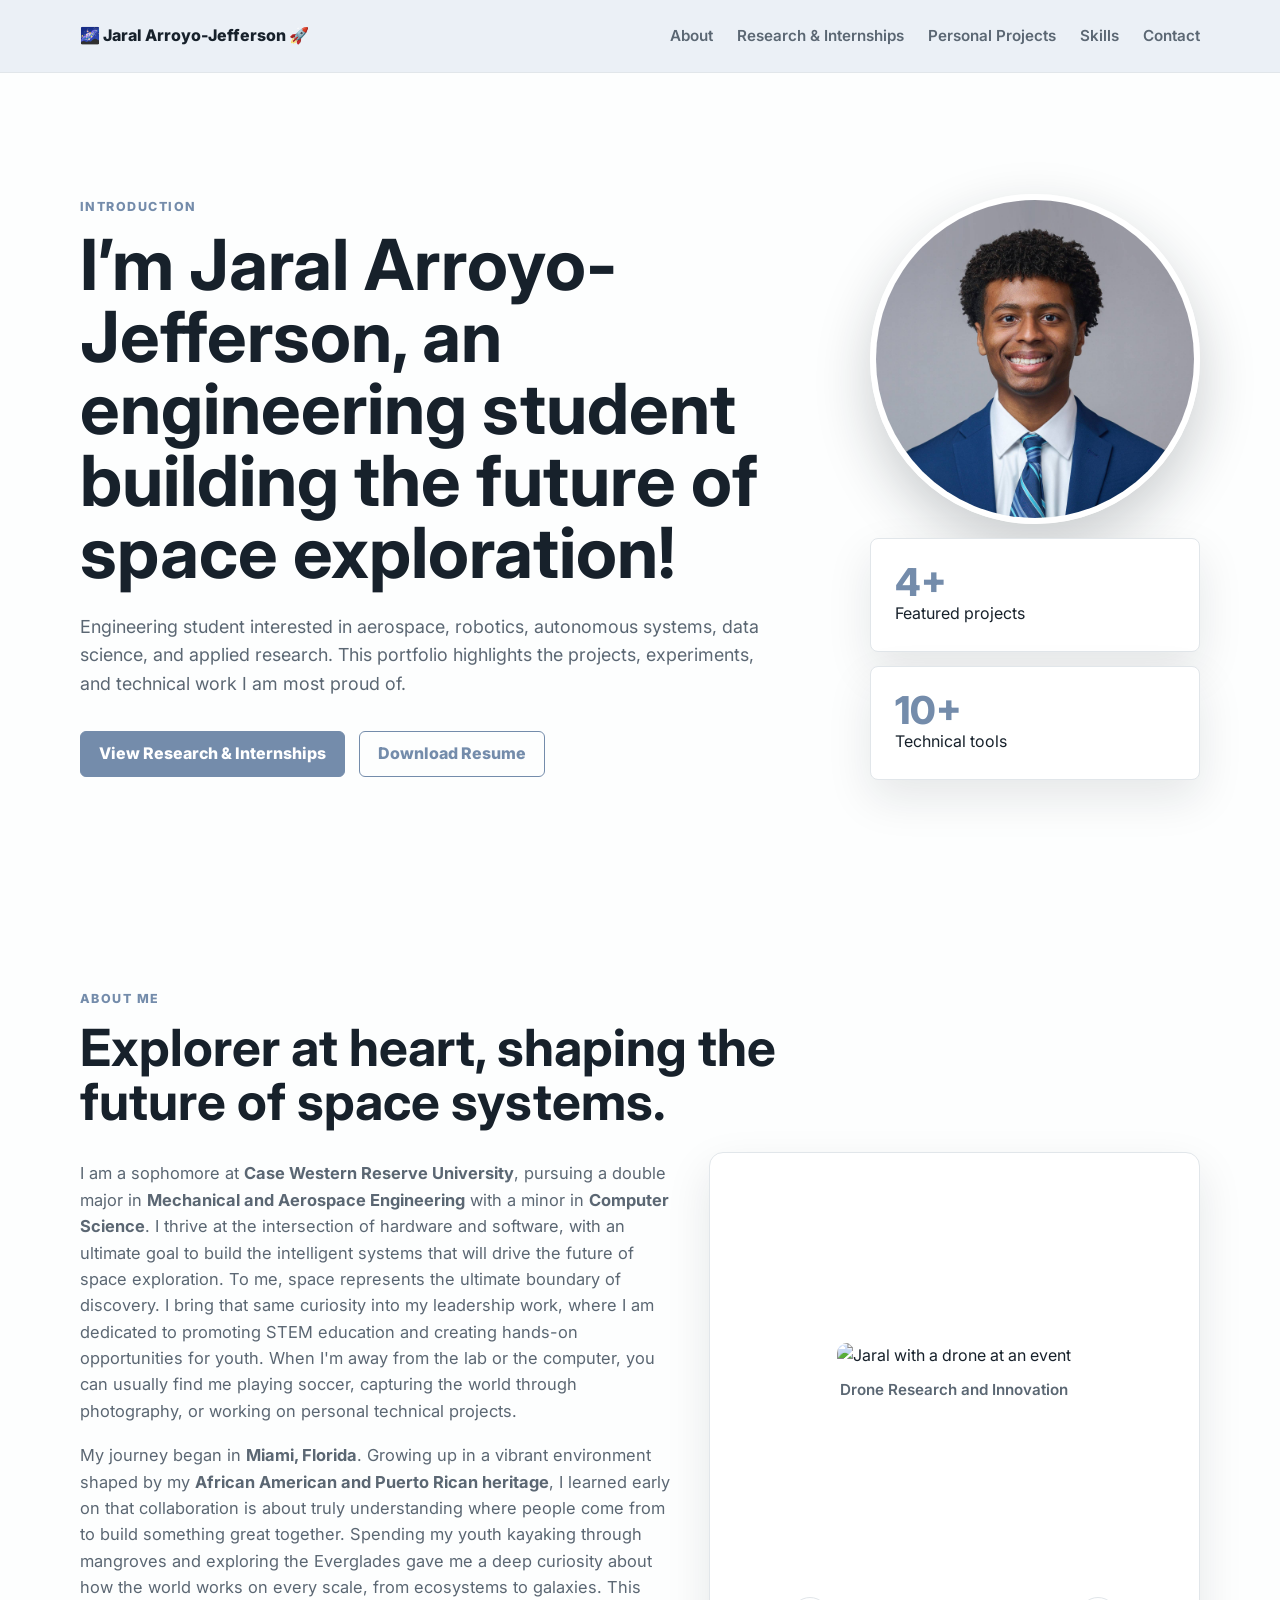
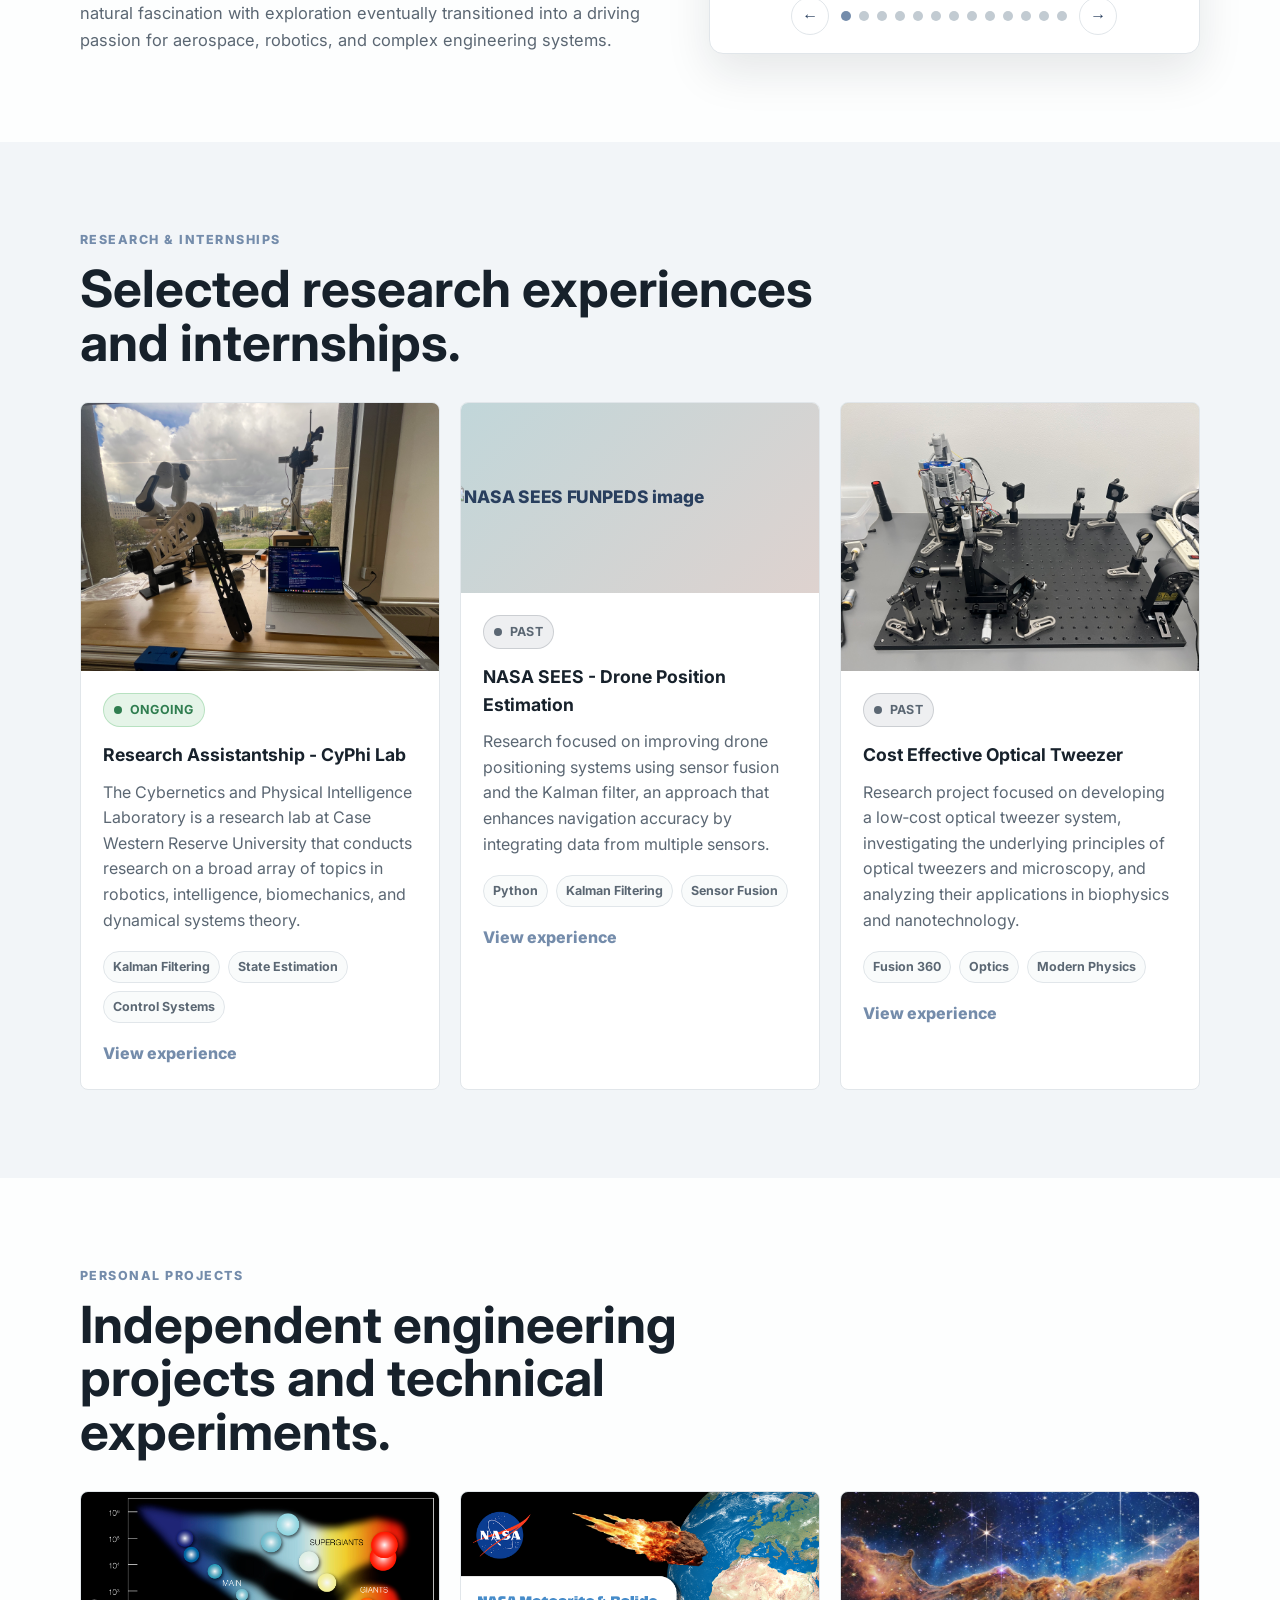
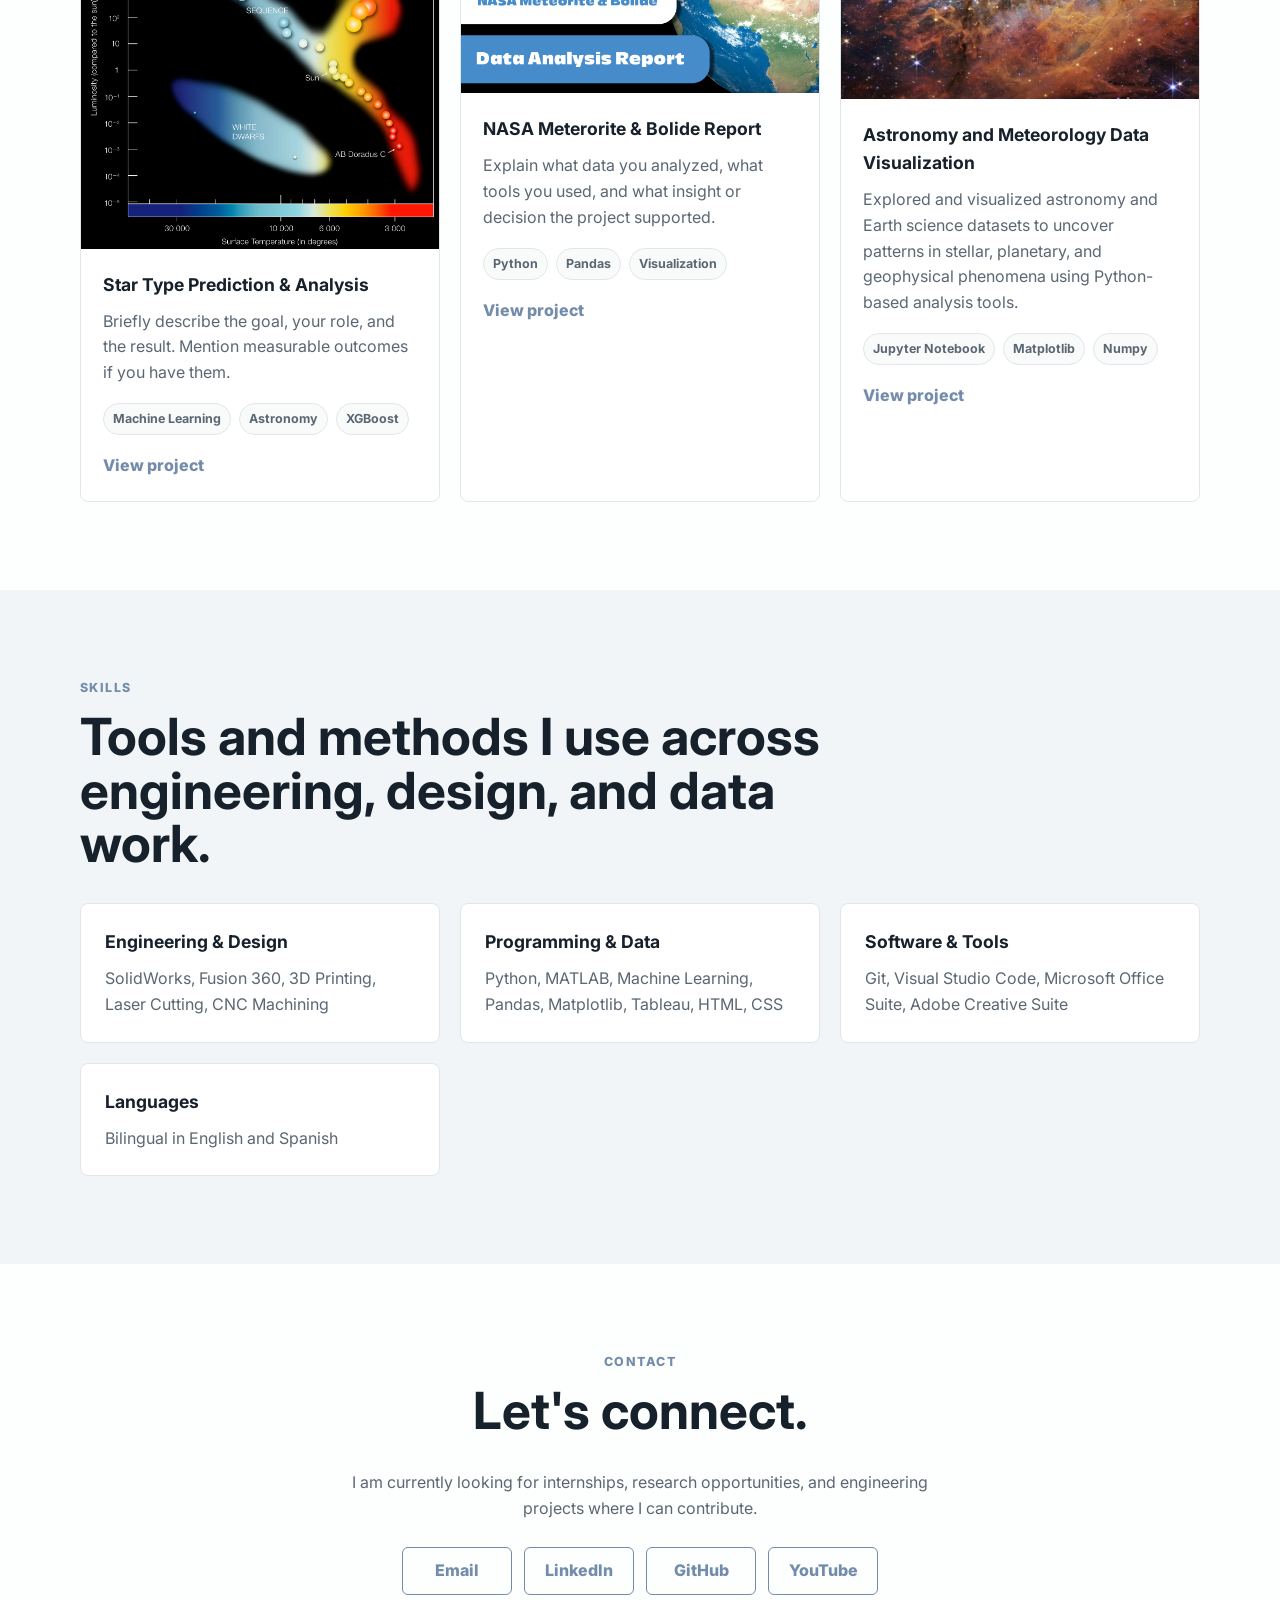
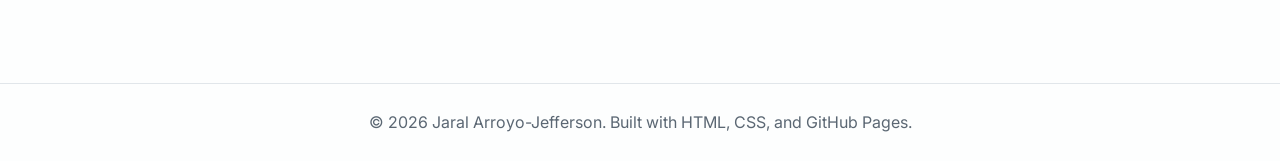
==== commit d546eaa7: "rewording about me header" ====
--- a/index.html
+++ b/index.html
@@ -90,11 +90,10 @@
         <div class="section-heading">
           <p class="eyebrow">About Me</p>
           <h2>
-            An explorer at heart, building the future of space exploration
-            systems.
+            Explorer at heart, shaping the future of space systems.
           </h2>
         </div>
-        <div class="about-layout">
+        <div class="about-layout about-layout-home">
           <div class="about-copy">
             <p>
               I am a sophomore at
@@ -126,7 +125,10 @@
             </p>
           </div>
 
-          <div class="about-carousel" aria-label="About me image carousel">
+          <div
+            class="about-carousel about-carousel-home"
+            aria-label="About me image carousel"
+          >
             <div class="carousel-track">
               <figure class="carousel-slide is-active">
                 <img
--- a/styles.css
+++ b/styles.css
@@ -1,13 +1,13 @@
 :root {
-  --bg: #f9f8f5;
+  --bg: #fdfefe;
   --surface: #ffffff;
-  --surface-muted: #eef3f6;
+  --surface-muted: #f2f5f8;
   --text: #17212b;
   --muted: #5b6773;
   --accent: #748cab;
   --accent-strong: #293f5e;
-  --line: #d8dee3;
-  --shadow: 0 18px 45px rgba(23, 33, 43, 0.12);
+  --line: #e1e6ea;
+  --shadow: 0 18px 45px rgba(23, 33, 43, 0.1);
 }
 
 * {
@@ -41,7 +41,7 @@
   position: sticky;
   top: 0;
   z-index: 10;
-  background: rgba(245, 243, 240, 0.92);
+  background: rgba(232, 238, 245, 0.85);
   border-bottom: 1px solid var(--line);
   backdrop-filter: blur(14px);
 }
@@ -329,6 +329,7 @@
   border-radius: 50%;
   object-fit: cover;
   border: 6px solid white;
+  box-shadow: 0 22px 55px rgba(23, 33, 43, 0.22);
 }
 
 .metric {
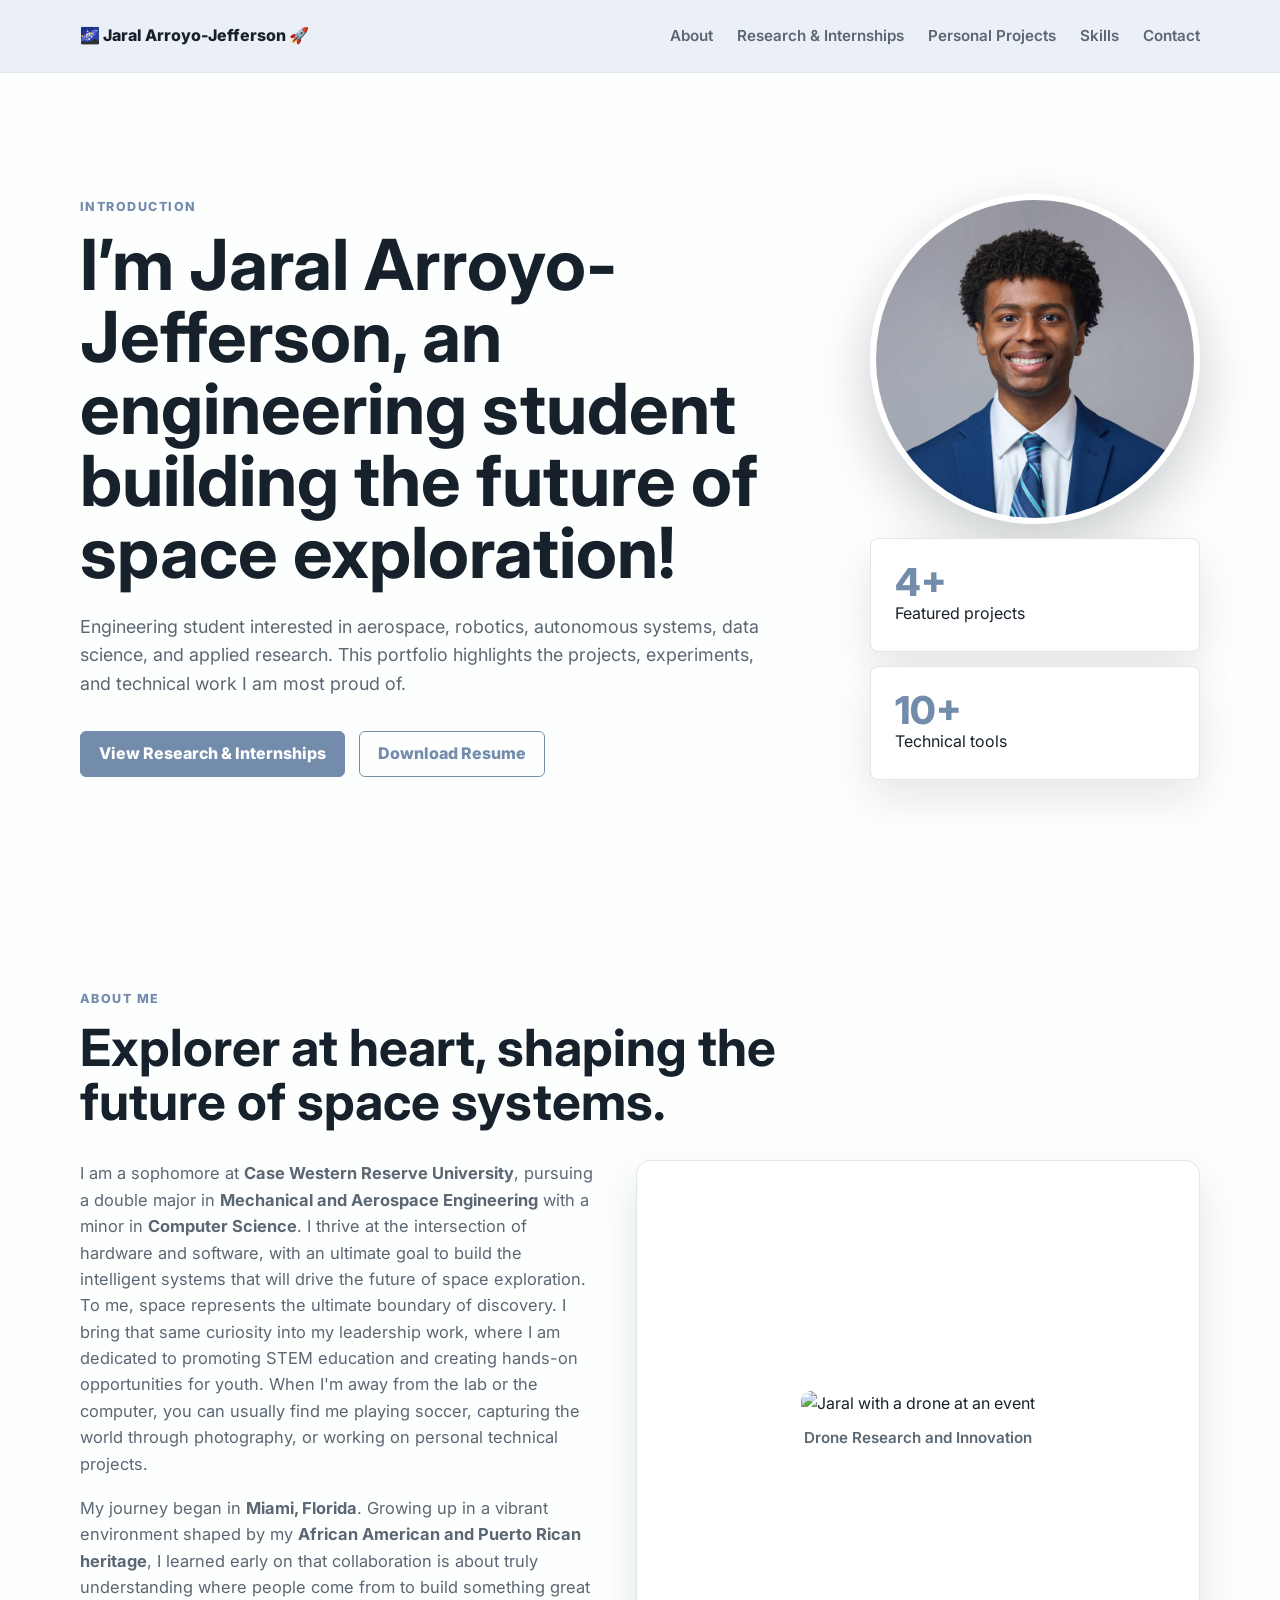
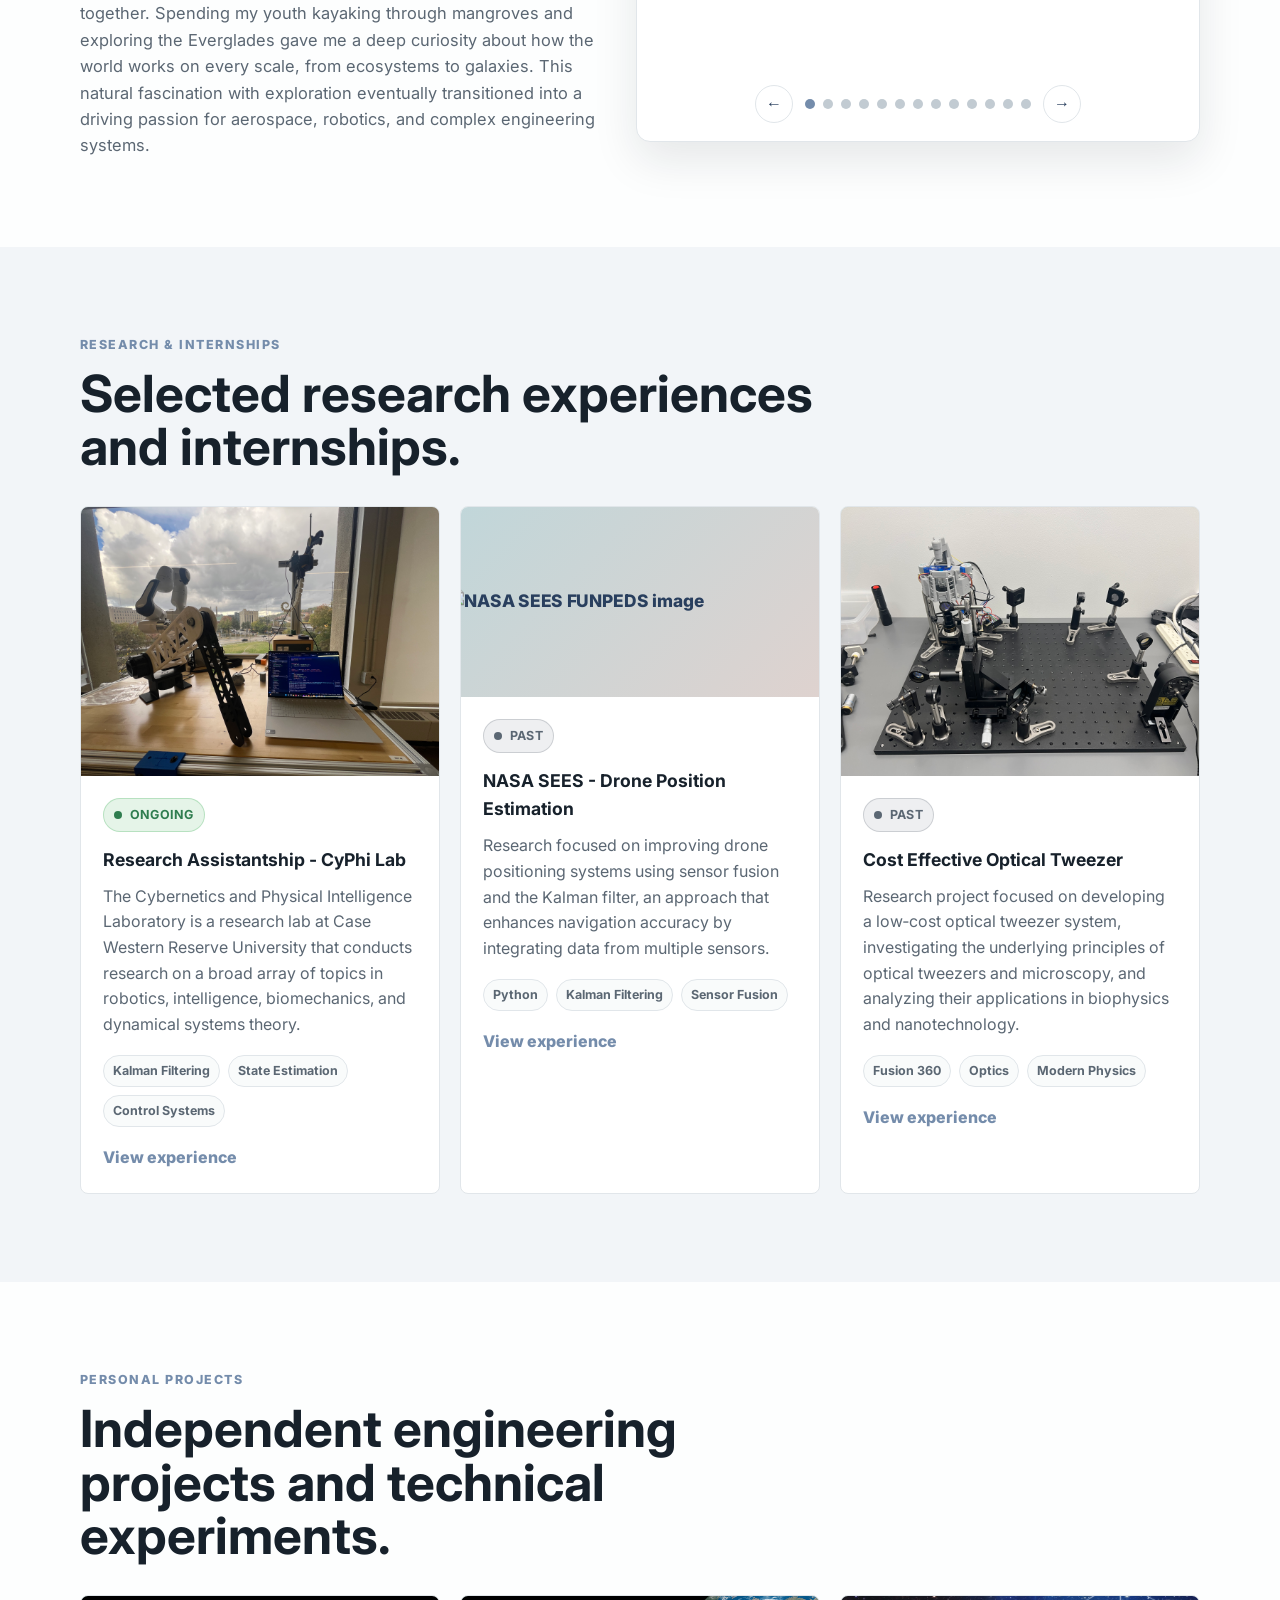
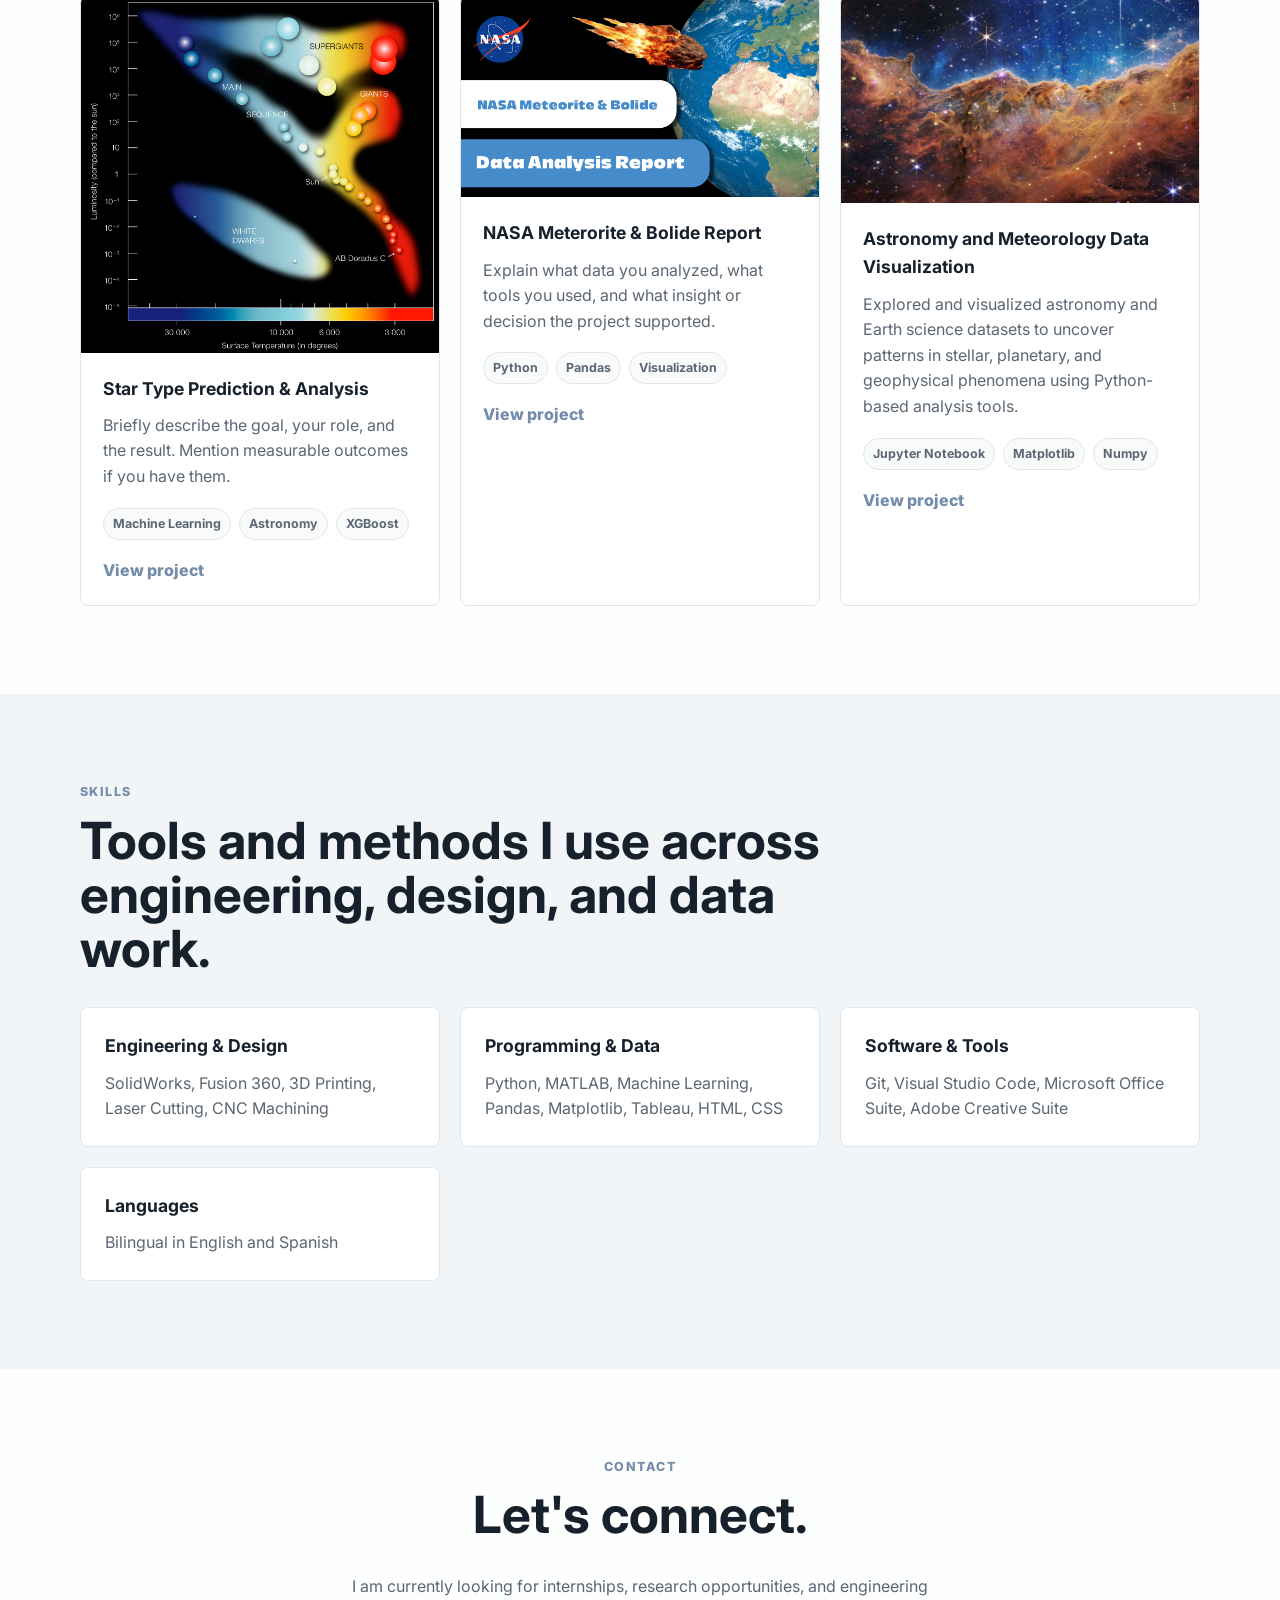
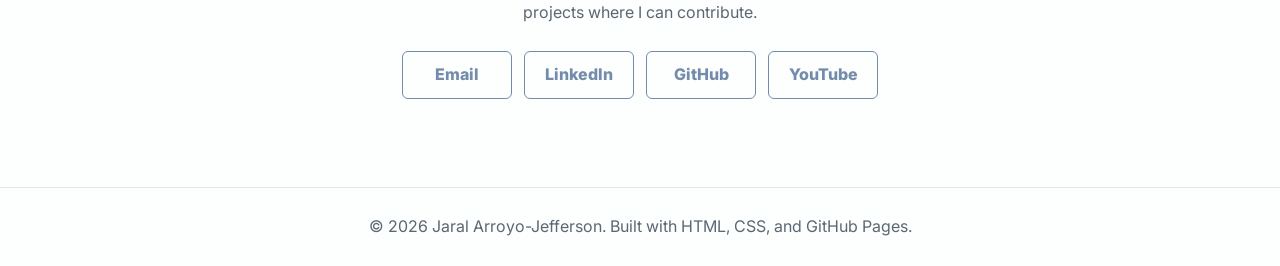
==== commit e0f60618: "removing bar from title" ====
--- a/index.html
+++ b/index.html
@@ -8,7 +8,7 @@
       name="description"
       content="Engineering portfolio website showcasing projects, research, skills, and contact information."
     />
-    <title>Jaral Arroyo-Jefferson | Engineering Portfolio</title>
+    <title>Jaral Arroyo-Jefferson Engineering Portfolio</title>
     <link rel="preconnect" href="https://fonts.googleapis.com" />
     <link rel="preconnect" href="https://fonts.gstatic.com" crossorigin />
     <link
@@ -89,9 +89,7 @@
       <section class="section" id="about">
         <div class="section-heading">
           <p class="eyebrow">About Me</p>
-          <h2>
-            Explorer at heart, shaping the future of space systems.
-          </h2>
+          <h2>Explorer at heart, shaping the future of space systems.</h2>
         </div>
         <div class="about-layout about-layout-home">
           <div class="about-copy">
--- a/styles.css
+++ b/styles.css
@@ -368,6 +368,10 @@
   margin-top: -8px;
 }
 
+.about-carousel-home {
+  margin-top: 0;
+}
+
 .about-copy {
   color: var(--muted);
   font-size: 1.03rem;
@@ -442,6 +446,16 @@
 .detail-carousel img,
 .detail-carousel video {
   border-radius: 10px;
+}
+
+.about-carousel-home .carousel-slide {
+  height: min(460px, 56vw);
+  max-height: 520px;
+}
+
+.about-layout-home {
+  grid-template-columns: minmax(0, 1fr) minmax(340px, 1.08fr);
+  gap: 34px;
 }
 
 .detail-carousel h2 {
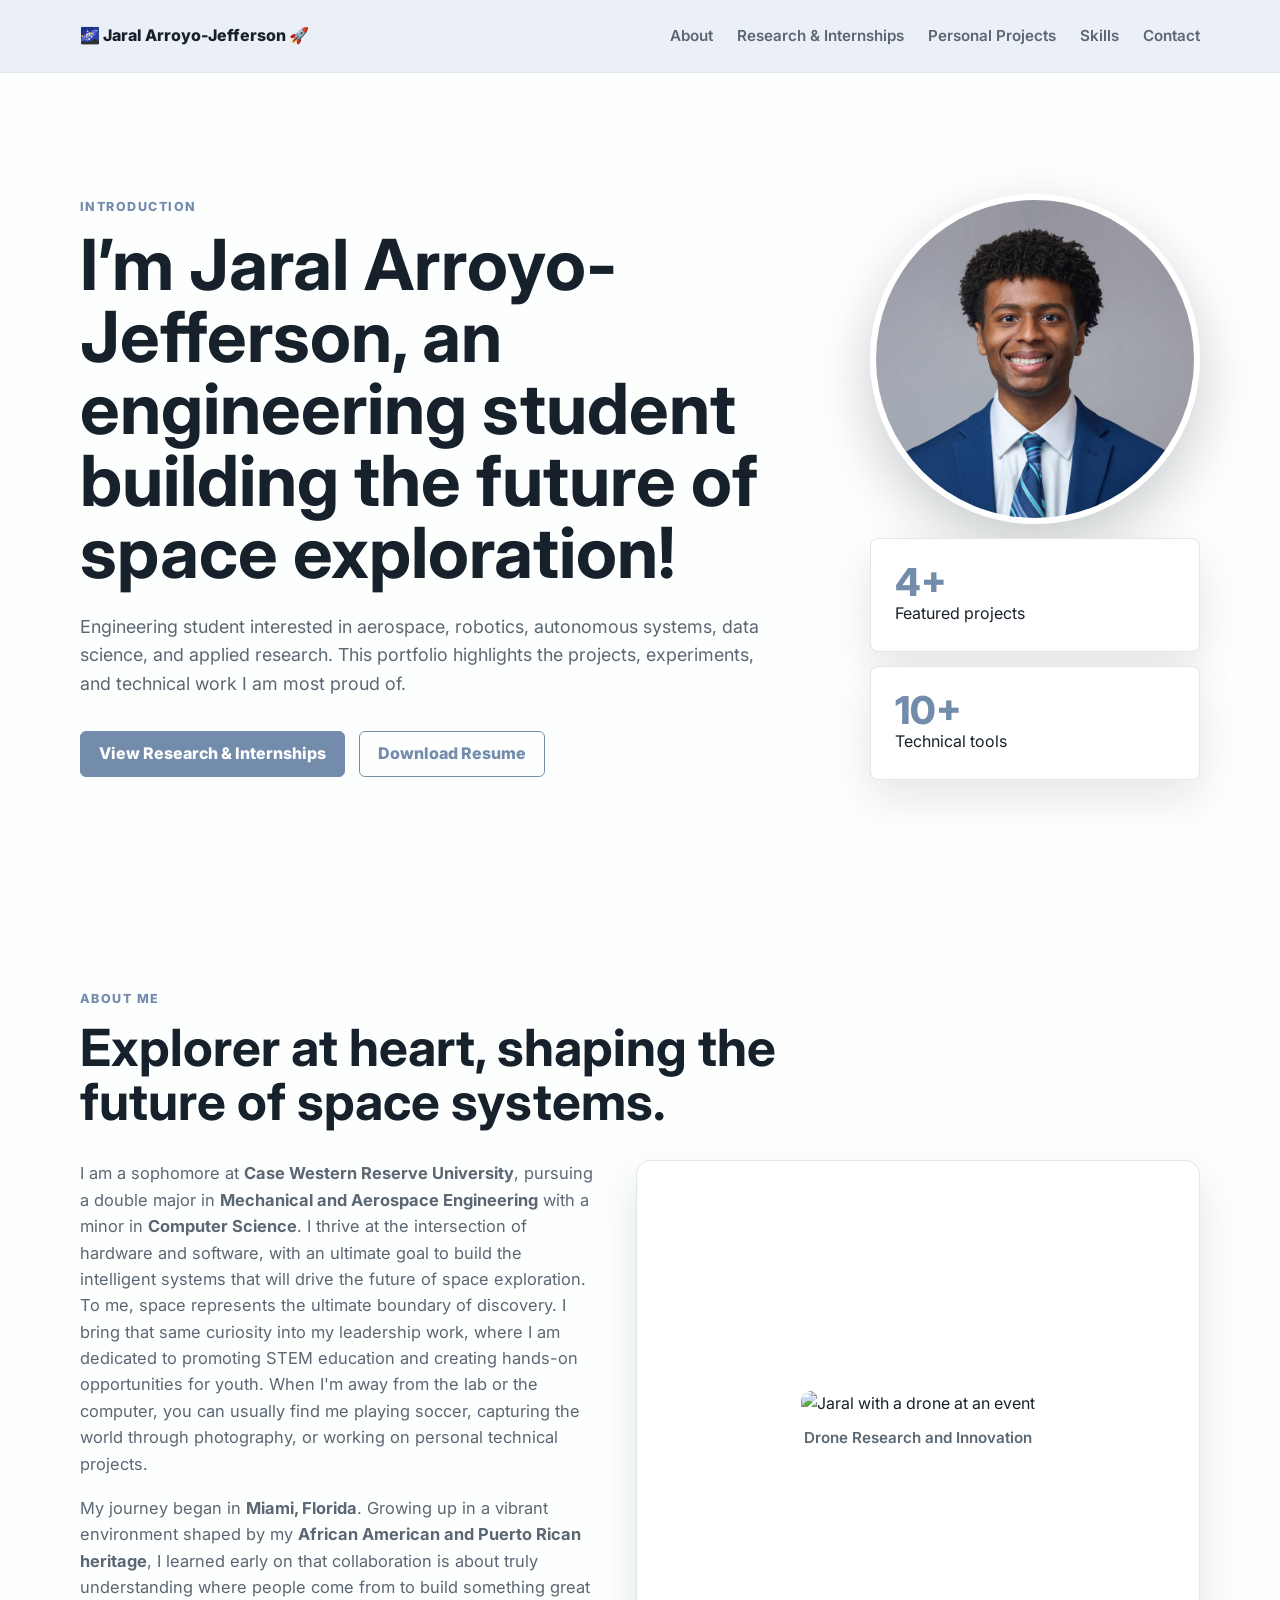
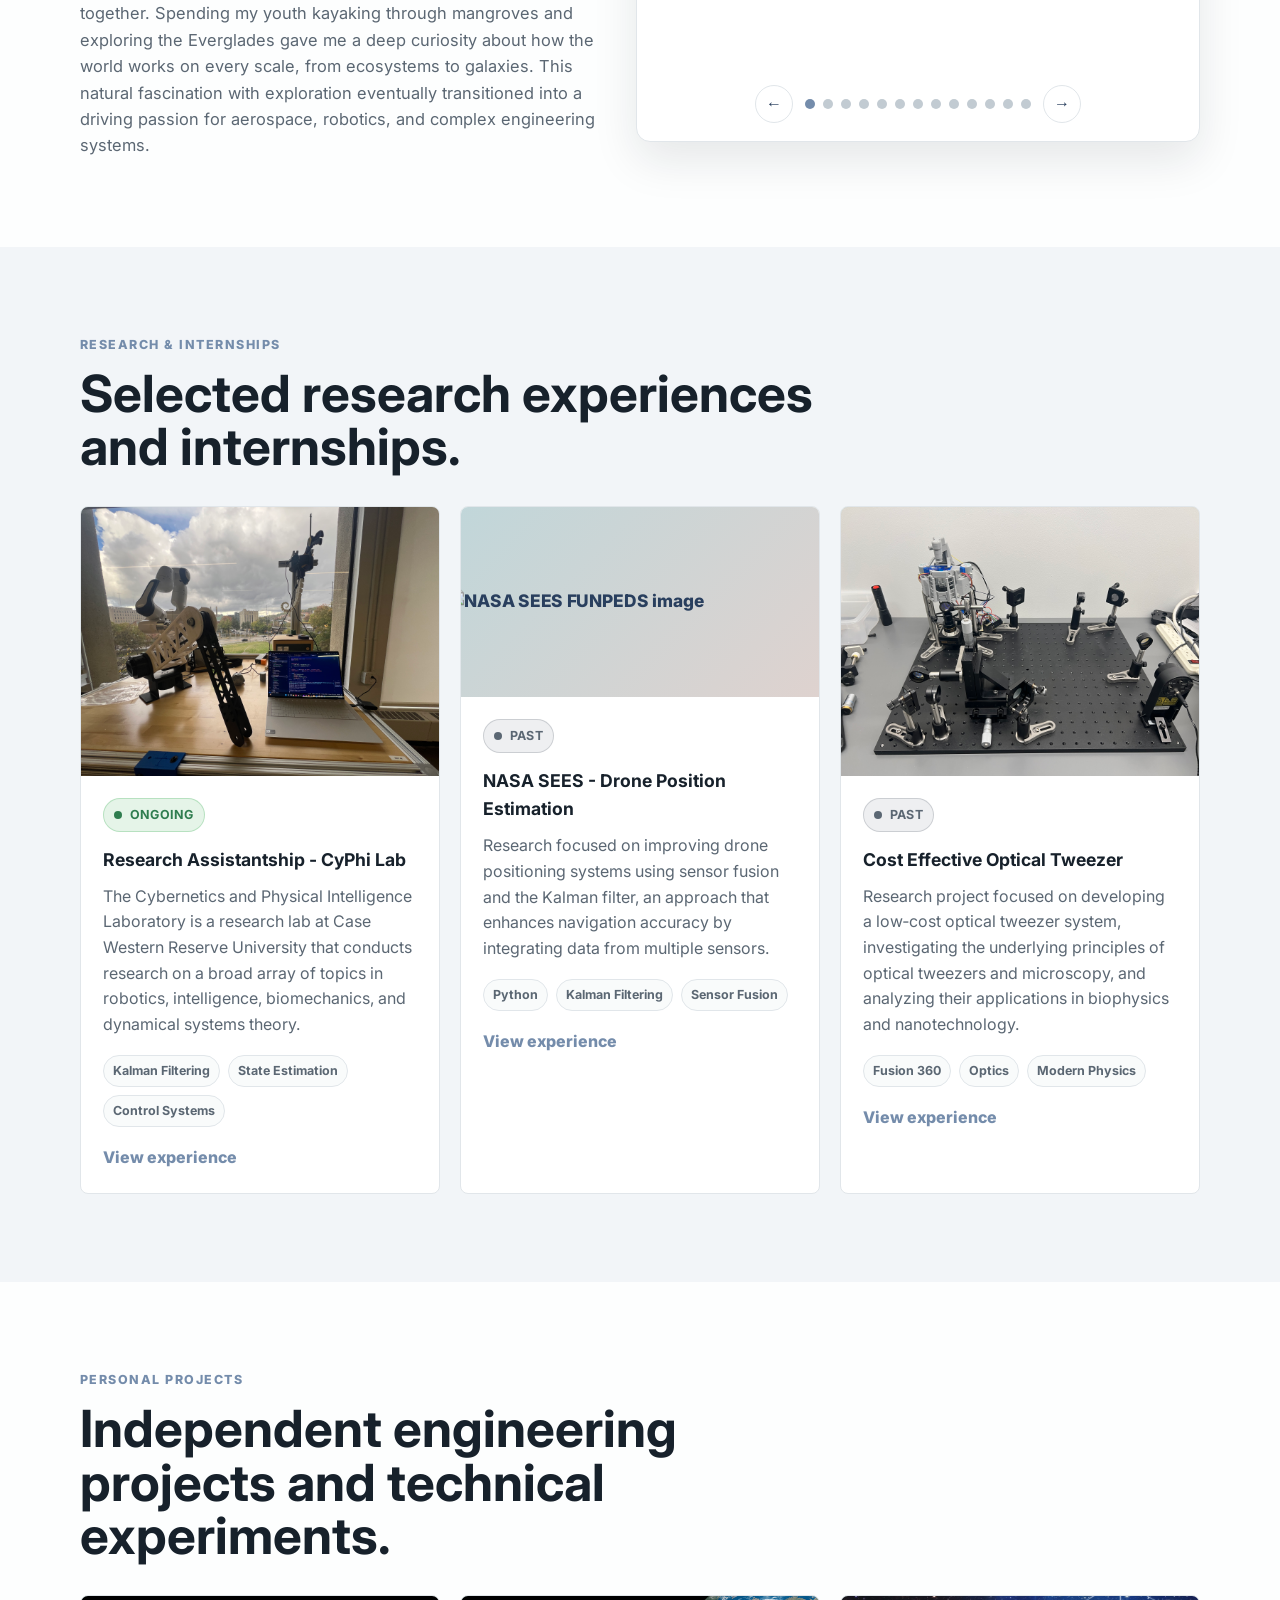
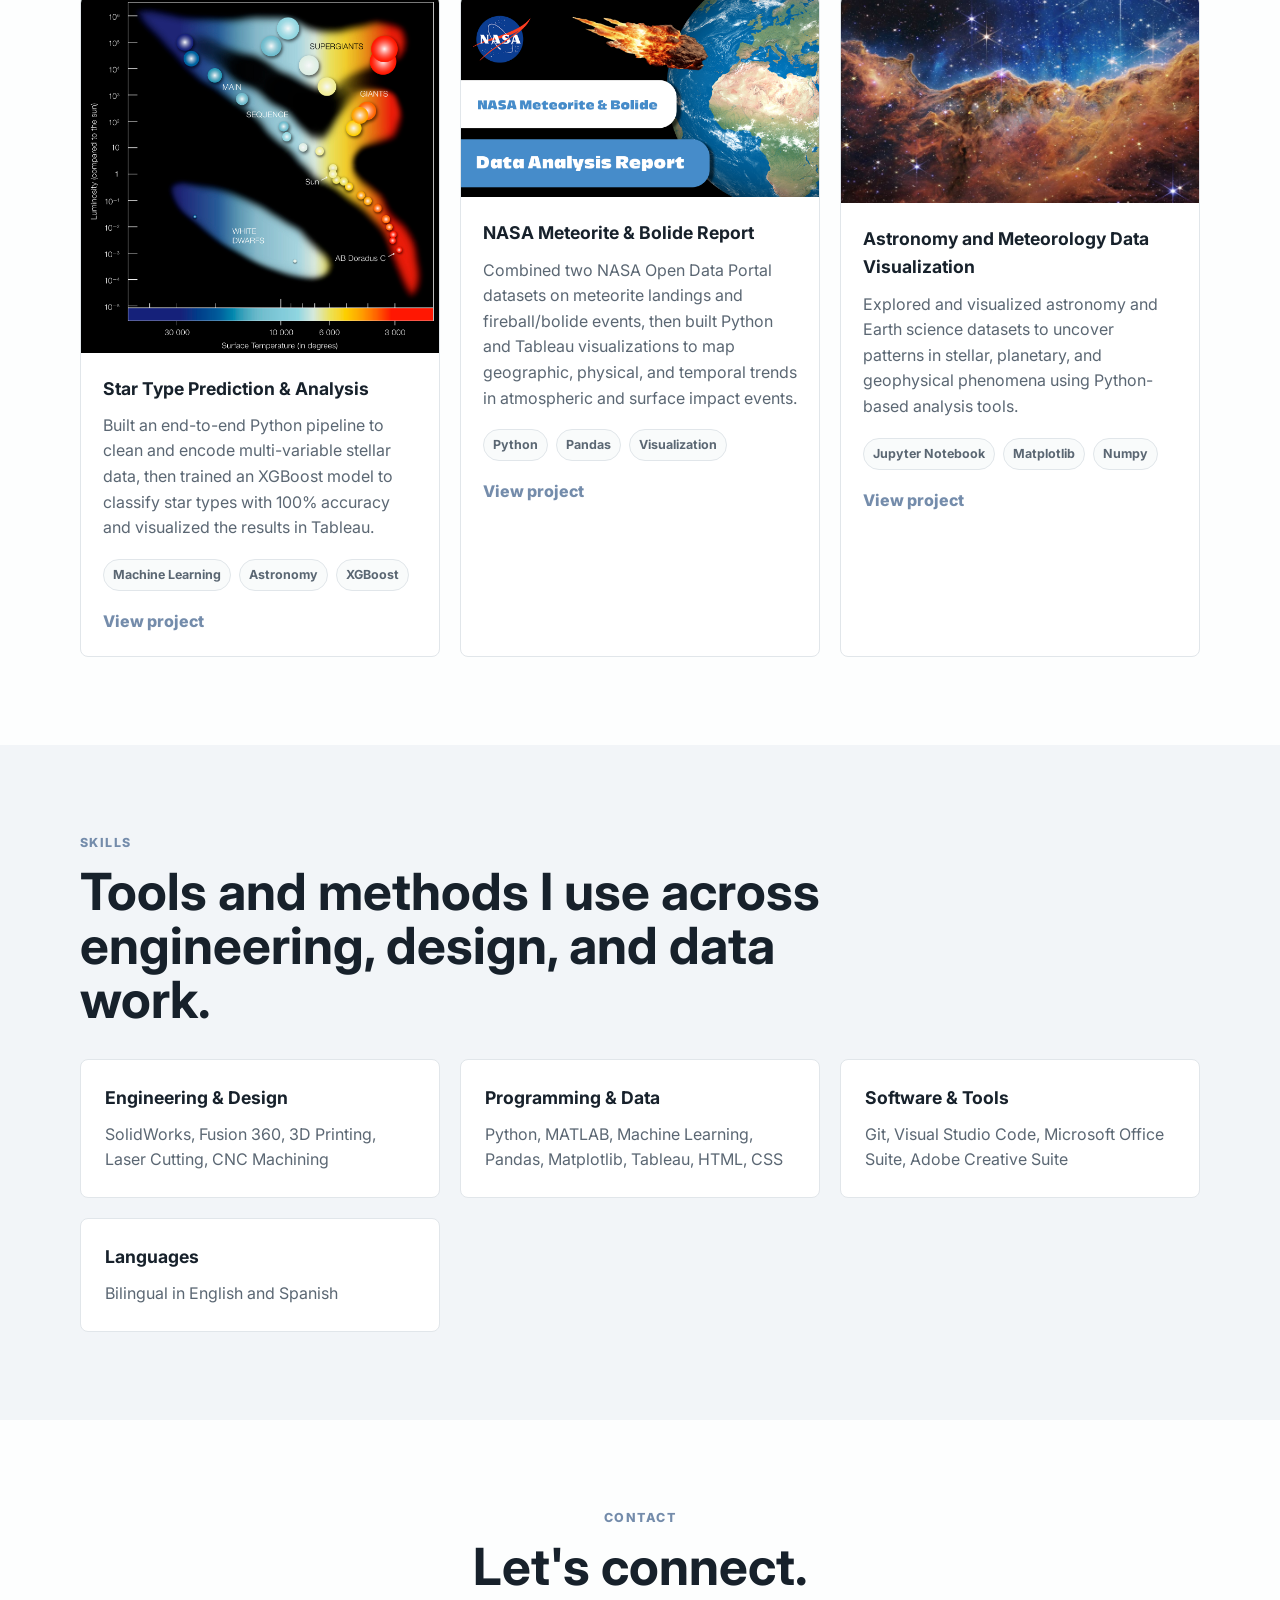
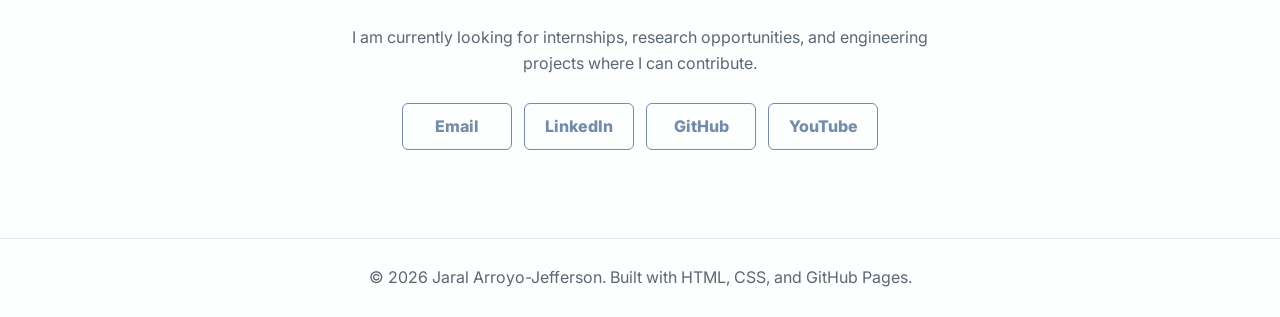
==== commit 616f6615: "Fixed graphs, text and small stylistic things" ====
--- a/index.html
+++ b/index.html
@@ -61,7 +61,7 @@
             >
             <a
               class="button secondary"
-              href="assets\Personal_Resume_Summer_2026_me.pdf"
+              href="assets/Personal_Resume_Summer_2026_me.pdf"
               target="_blank"
               rel="noopener noreferrer"
               >Download Resume</a
@@ -442,8 +442,10 @@
             <div class="card-content">
               <h3>Star Type Prediction & Analysis</h3>
               <p>
-                Briefly describe the goal, your role, and the result. Mention
-                measurable outcomes if you have them.
+                Built an end-to-end Python pipeline to clean and encode
+                multi-variable stellar data, then trained an XGBoost model to
+                classify star types with 100% accuracy and visualized the
+                results in Tableau.
               </p>
               <div class="tags">
                 <span>Machine Learning</span>
@@ -452,7 +454,7 @@
               </div>
               <a
                 href="project-star-type.html"
-                aria-label="View Autonomous Robot Project"
+                aria-label="View Star Type Prediction & Analysis project"
                 >View project</a
               >
             </div>
@@ -466,10 +468,12 @@
               />
             </div>
             <div class="card-content">
-              <h3>NASA Meterorite & Bolide Report</h3>
+              <h3>NASA Meteorite & Bolide Report</h3>
               <p>
-                Explain what data you analyzed, what tools you used, and what
-                insight or decision the project supported.
+                Combined two NASA Open Data Portal datasets on meteorite
+                landings and fireball/bolide events, then built Python and
+                Tableau visualizations to map geographic, physical, and
+                temporal trends in atmospheric and surface impact events.
               </p>
               <div class="tags">
                 <span>Python</span>
@@ -478,7 +482,7 @@
               </div>
               <a
                 href="project-meteorite.html"
-                aria-label="View Data Analysis Dashboard"
+                aria-label="View NASA Meteorite & Bolide Report project"
                 >View project</a
               >
             </div>
@@ -505,7 +509,7 @@
               </div>
               <a
                 href="project-astronomy-data.html"
-                aria-label="View Mechanical Design Prototype"
+                aria-label="View Astronomy and Meteorology Data Visualization project"
                 >View project</a
               >
             </div>
--- a/styles.css
+++ b/styles.css
@@ -292,7 +292,7 @@
 }
 
 .button.secondary:hover {
-  background: rgba(11, 107, 117, 0.08);
+  background: rgba(116, 140, 171, 0.12);
 }
 
 .hero-panel {
@@ -715,7 +715,7 @@
 }
 
 .contact-links a:hover {
-  background: rgba(11, 107, 117, 0.08);
+  background: rgba(116, 140, 171, 0.12);
 }
 
 .footer {
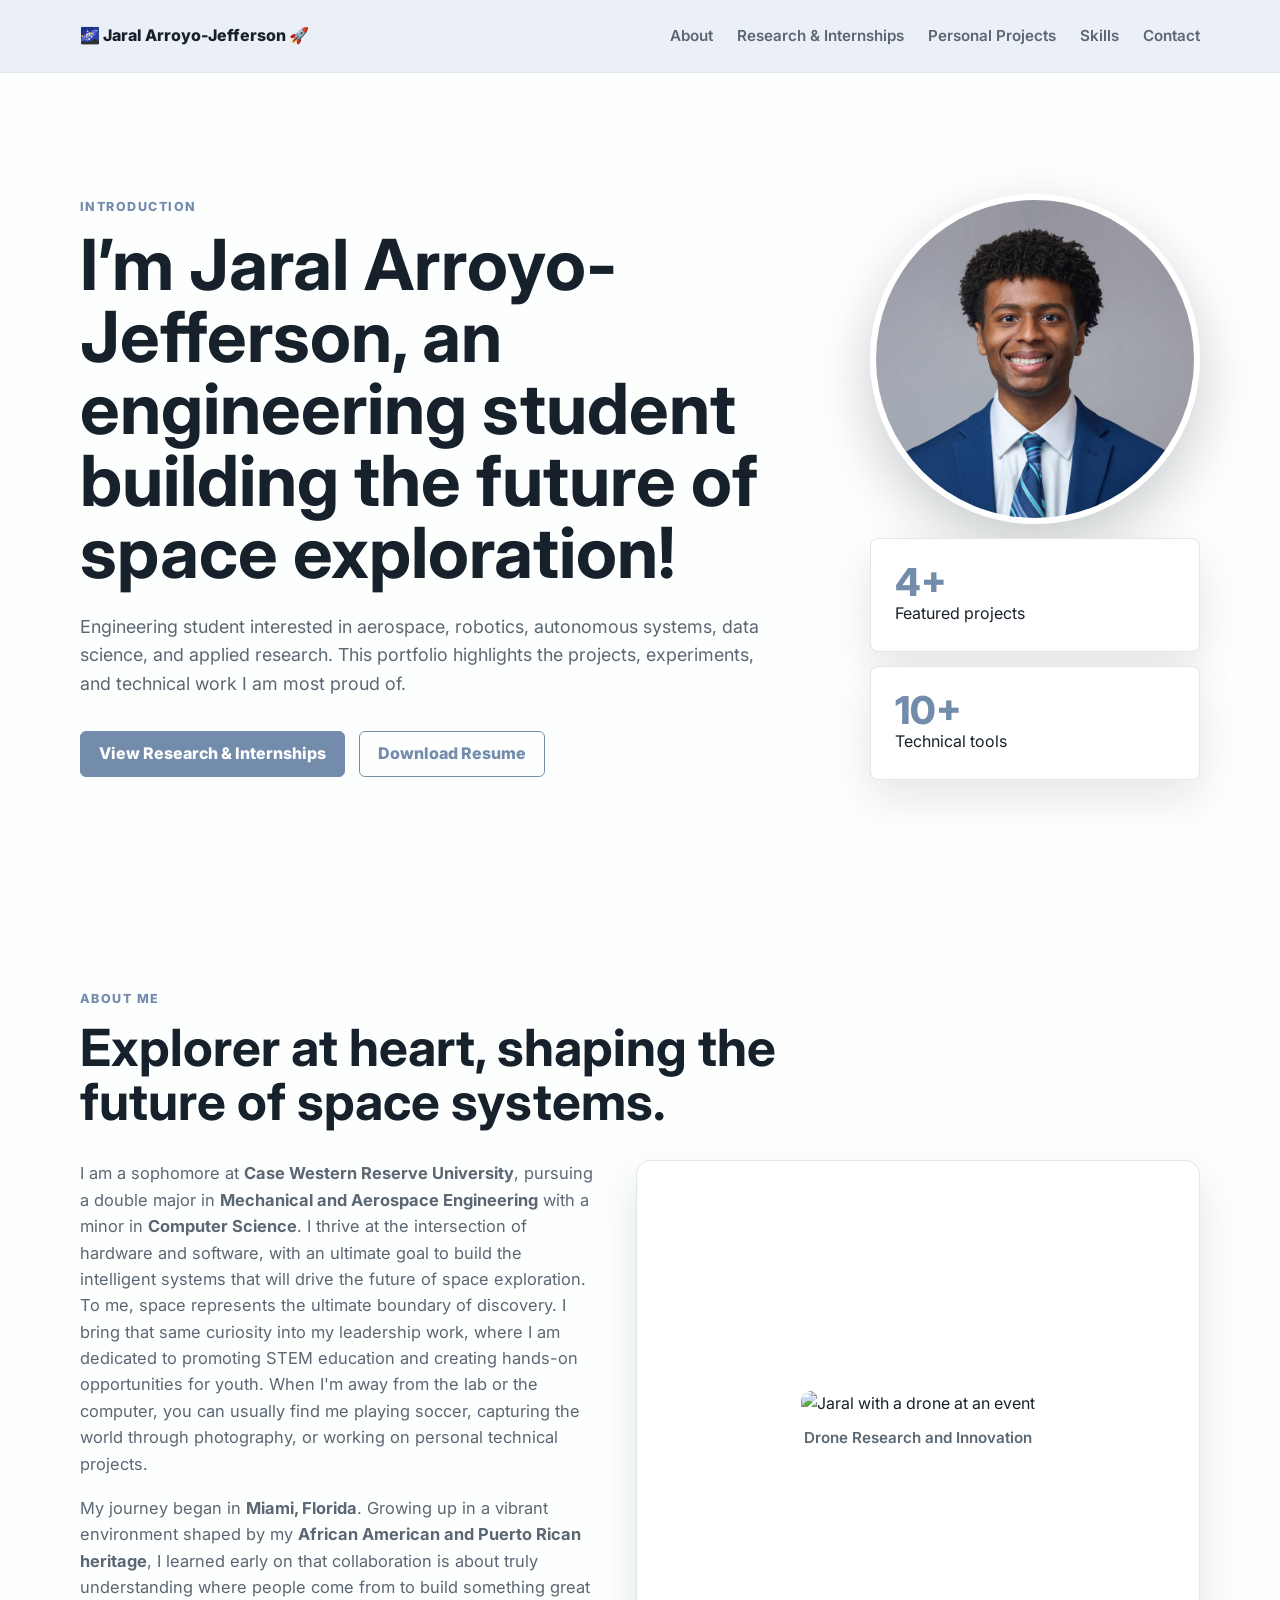
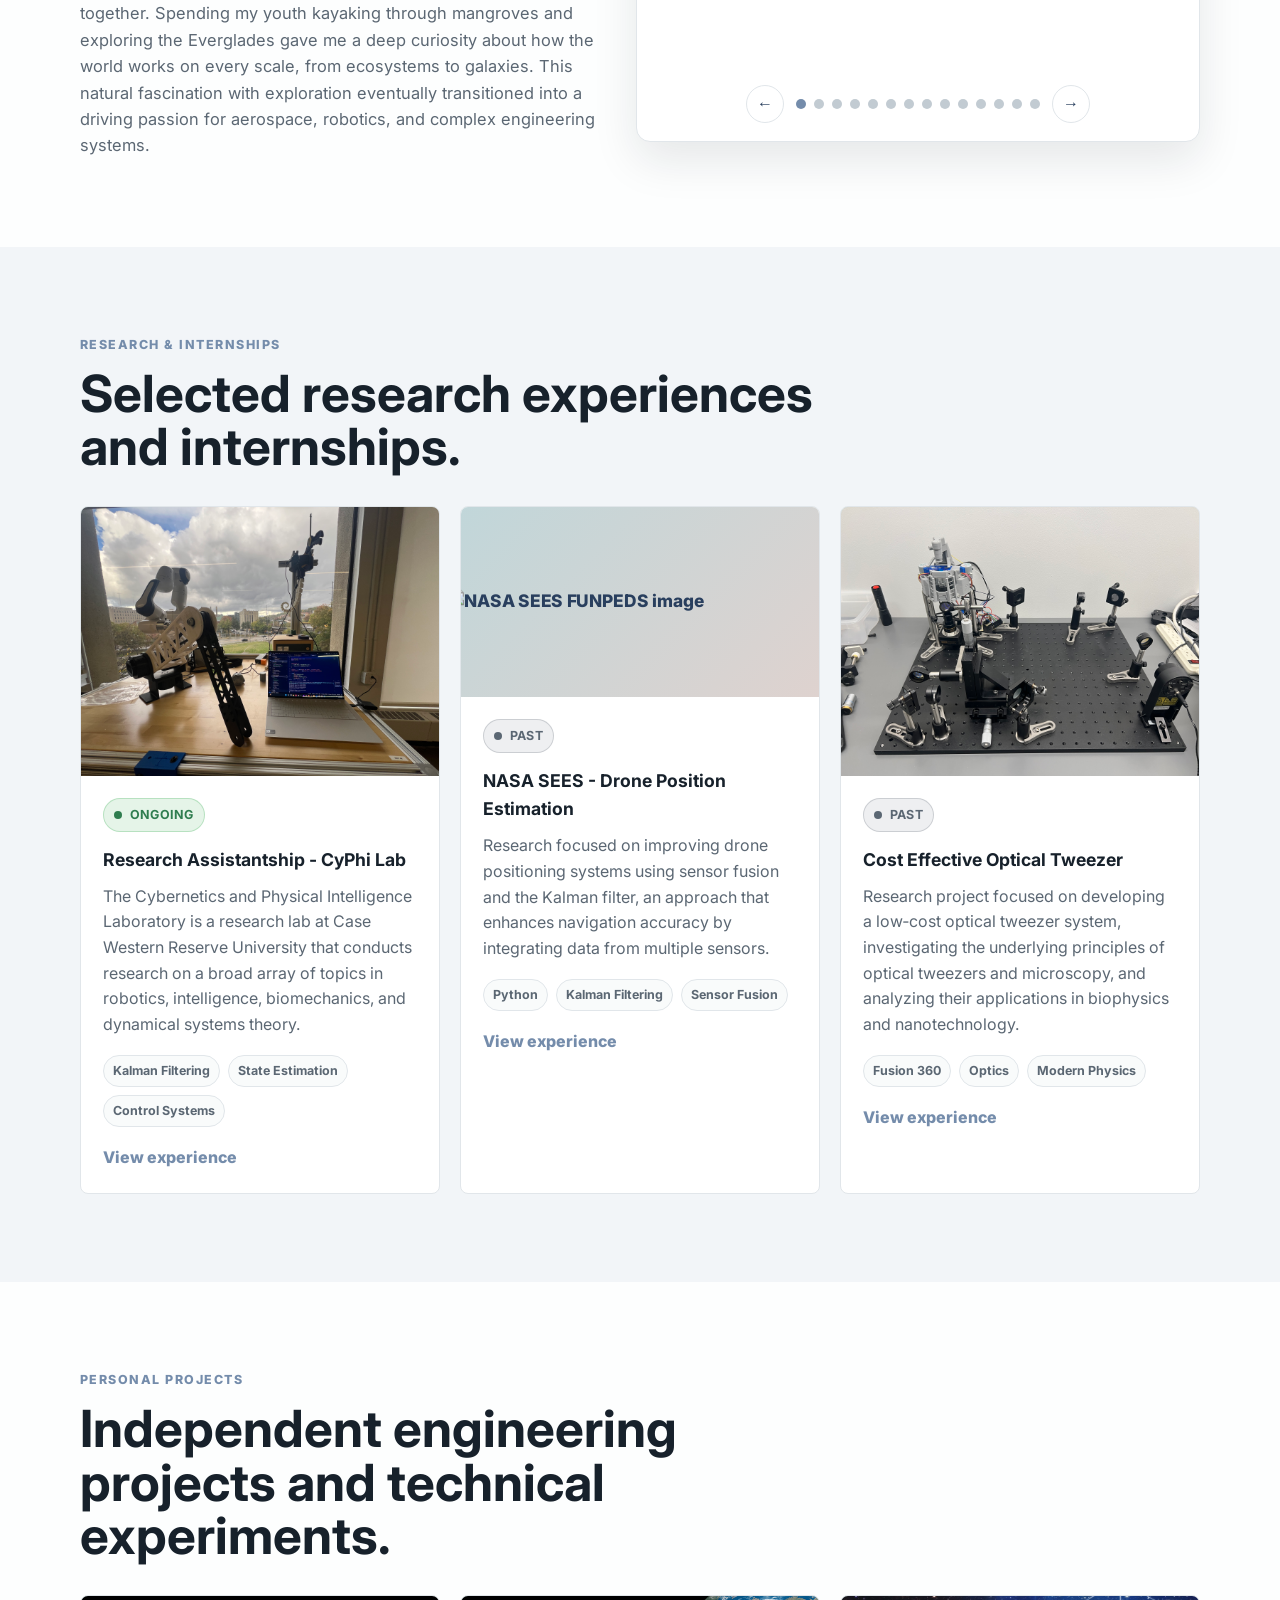
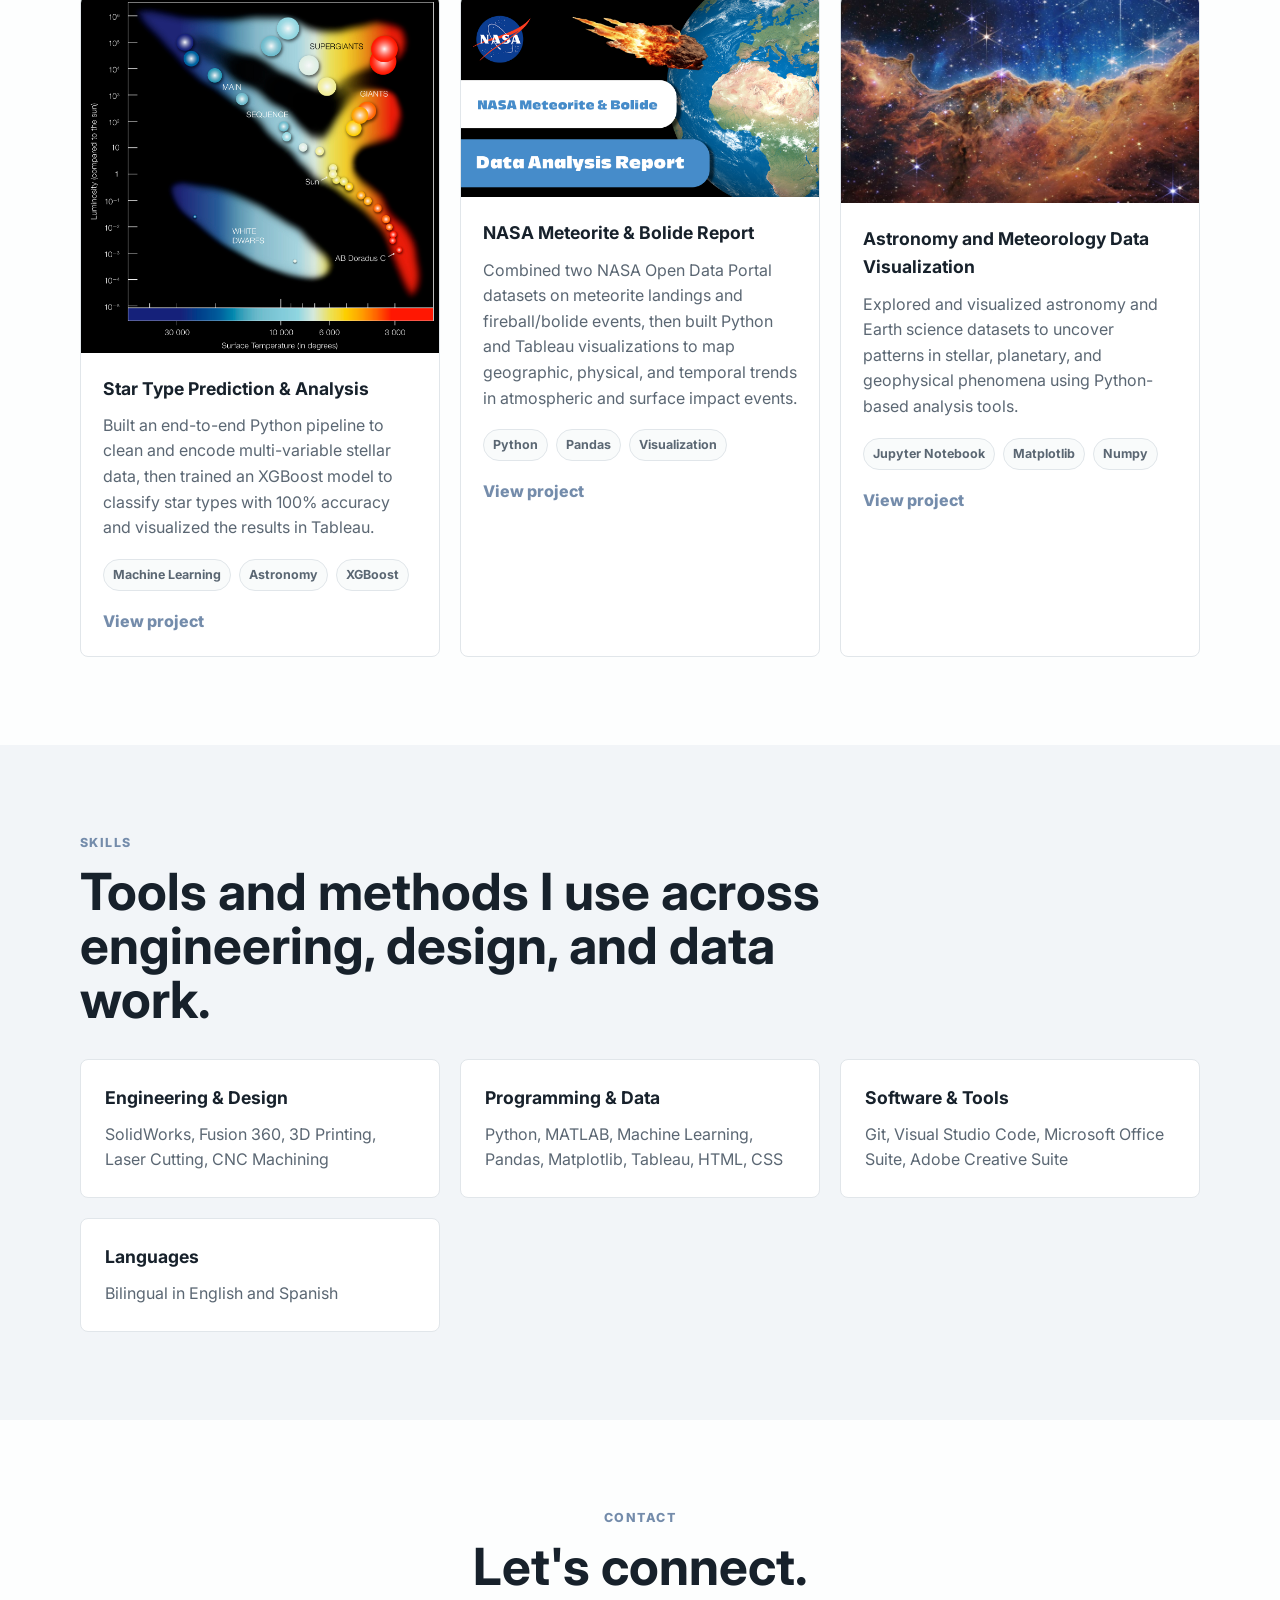
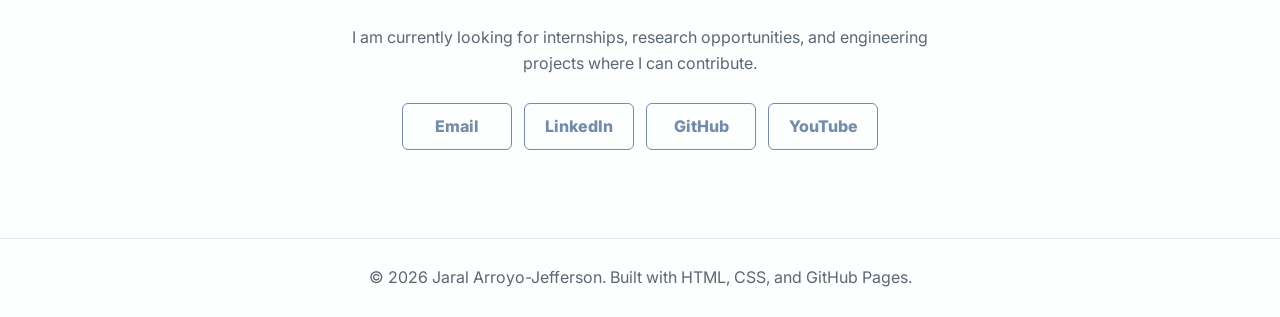
==== commit 1b01133b: "Added cyphi demo day presentation" ====
--- a/index.html
+++ b/index.html
@@ -231,6 +231,16 @@
                 />
                 <figcaption>BattleBots and Engineering Excitement</figcaption>
               </figure>
+              <figure class="carousel-slide">
+                <img
+                  src="assets/Spirob_Highschool_Presentation.jpg"
+                  alt="Jaral presenting the Spirob robotic arm to high school students"
+                />
+                <figcaption>
+                  Presenting the Spirob Robotics Project to High School
+                  Students
+                </figcaption>
+              </figure>
             </div>
             <div class="carousel-controls">
               <button
@@ -319,6 +329,12 @@
                   type="button"
                   data-slide="12"
                   aria-label="Go to slide 13"
+                ></button>
+                <button
+                  class="carousel-dot"
+                  type="button"
+                  data-slide="13"
+                  aria-label="Go to slide 14"
                 ></button>
               </div>
               <button
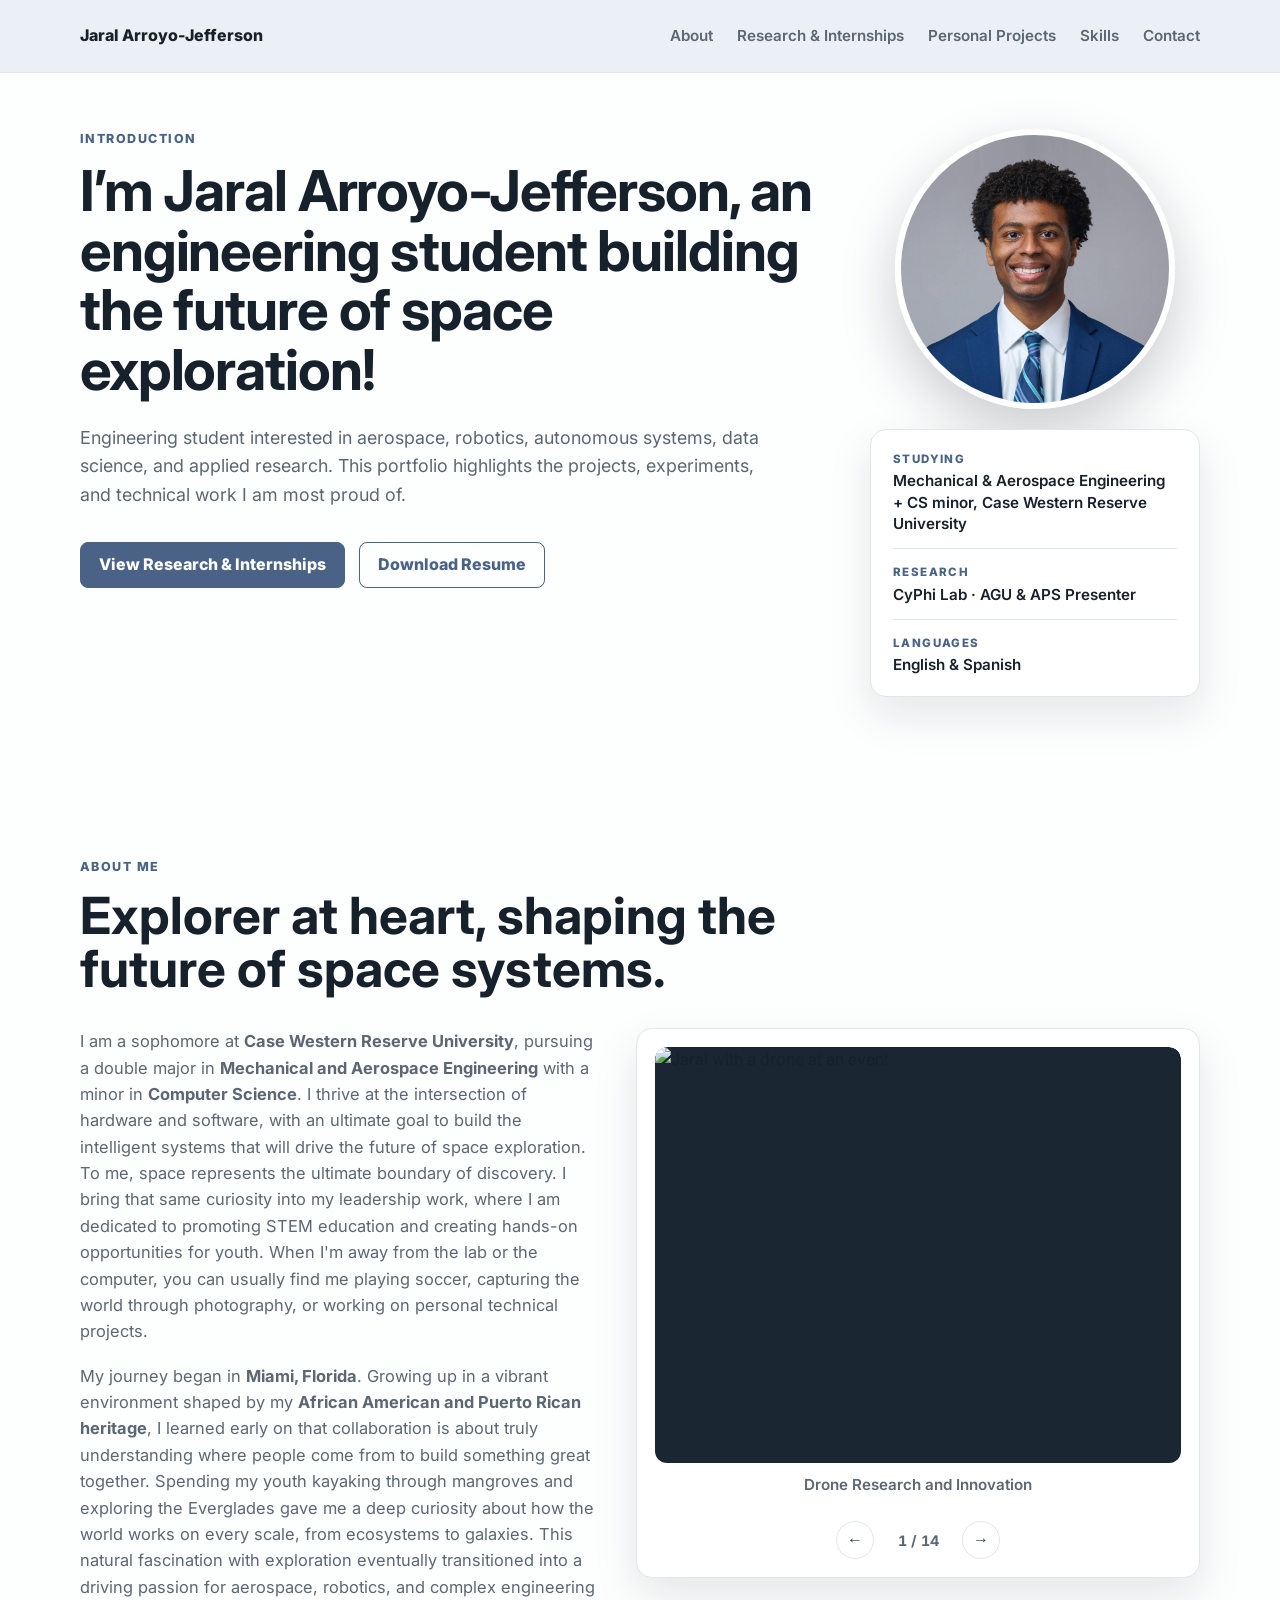
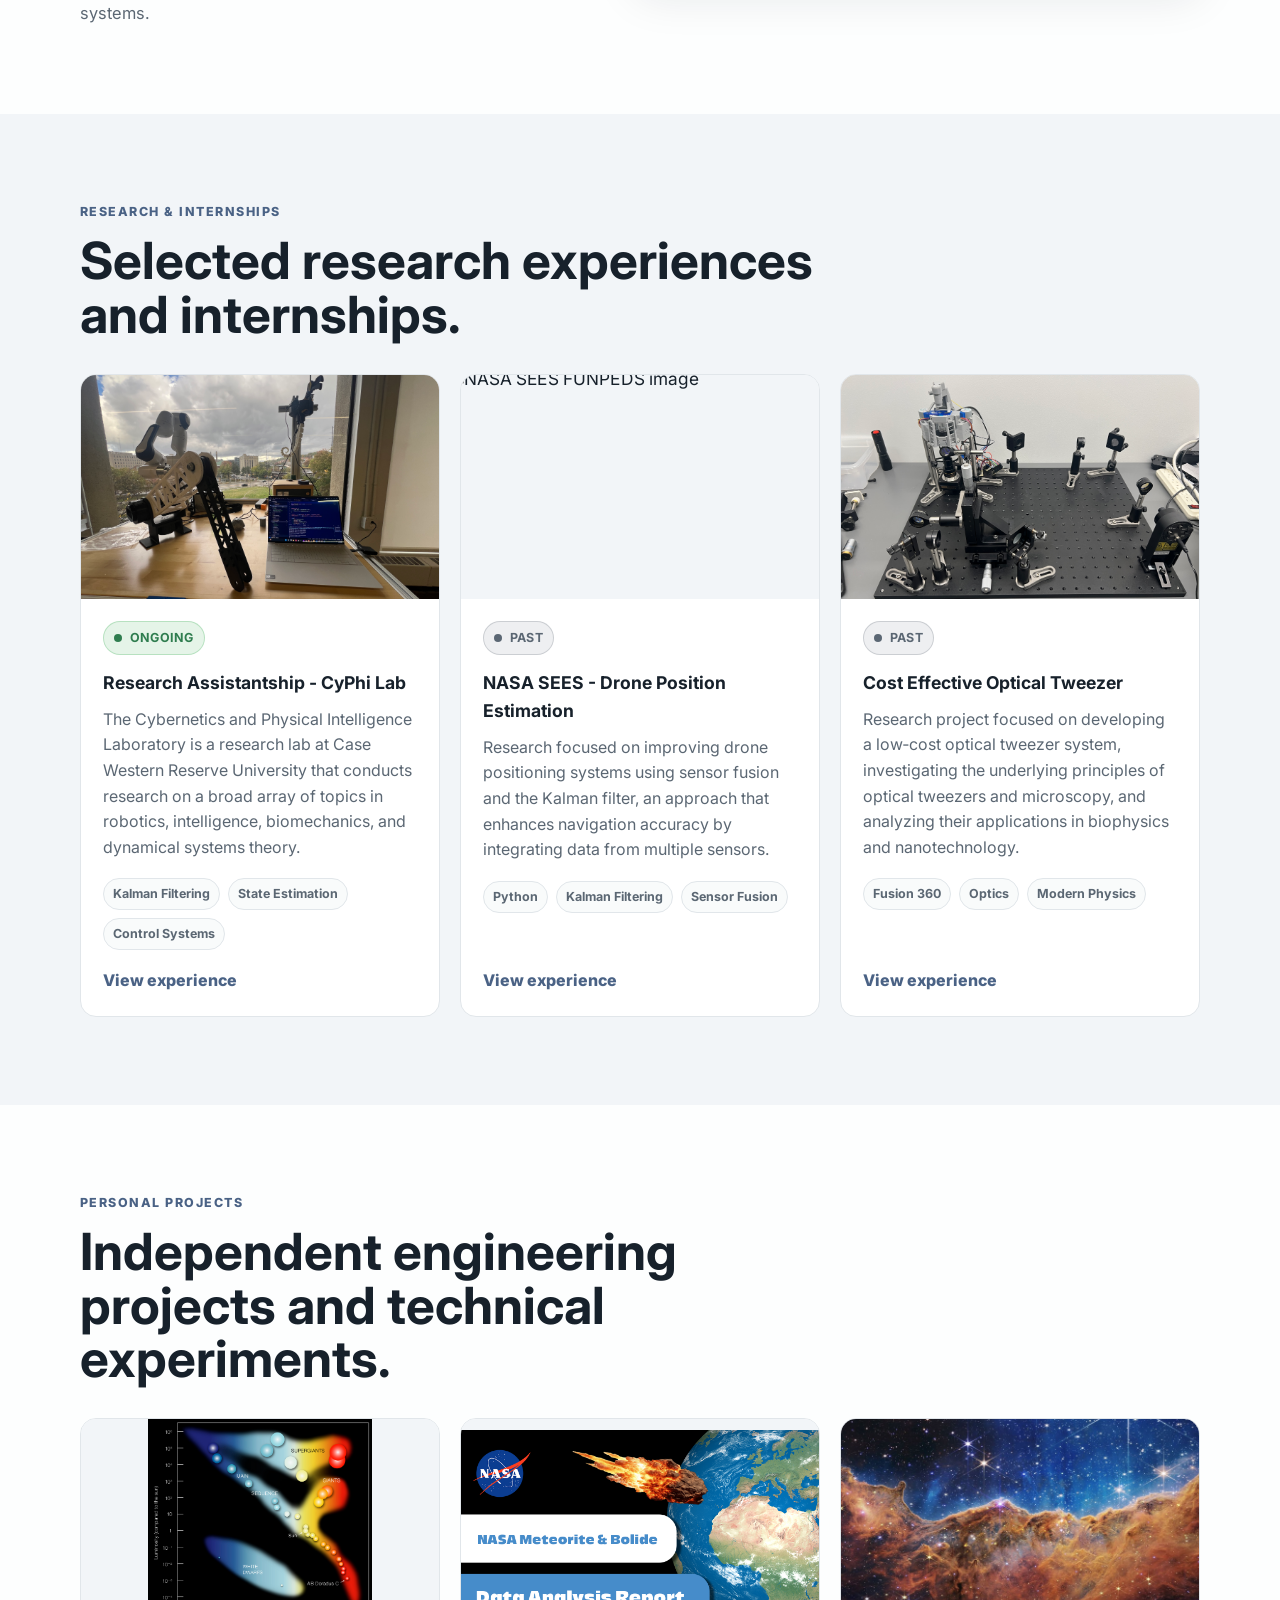
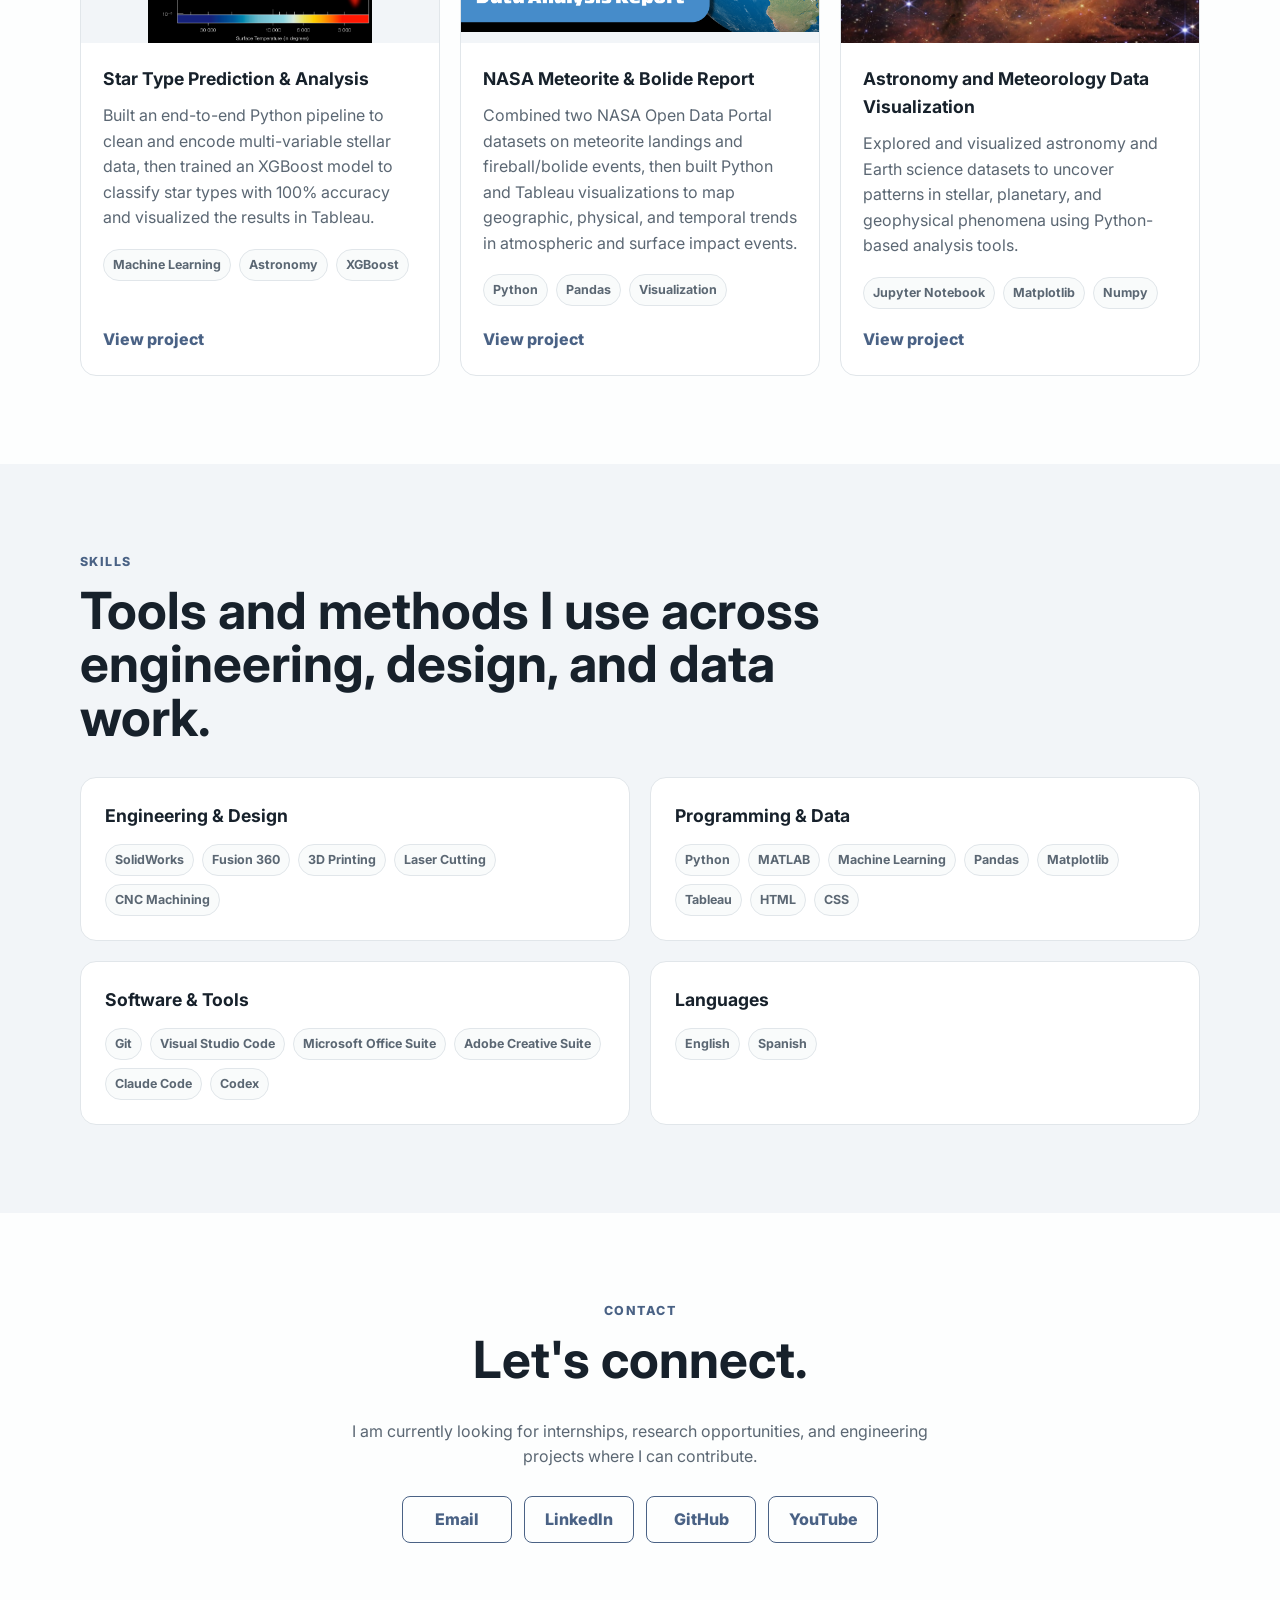
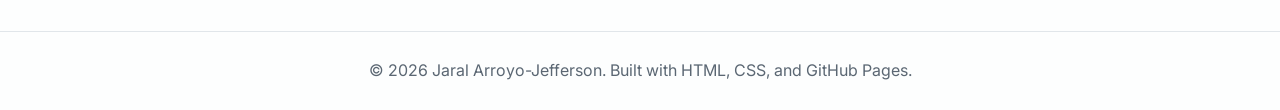
==== commit 234ce830: "visual improvements, color scheme, hover effect, intro layout, skills grid" ====
--- a/index.html
+++ b/index.html
@@ -20,7 +20,7 @@
   <body>
     <header class="site-header">
       <nav class="nav">
-        <a class="logo" href="#home">🌌 Jaral Arroyo-Jefferson 🚀</a>
+        <a class="logo" href="#home">Jaral Arroyo-Jefferson</a>
         <button
           class="nav-toggle"
           type="button"
@@ -45,10 +45,10 @@
       <section class="hero" id="home">
         <div class="hero-content">
           <p class="eyebrow">INTRODUCTION</p>
-          <h2>
+          <h1>
             I’m Jaral Arroyo-Jefferson, an engineering student building the
             future of space exploration!
-          </h2>
+          </h1>
           <p class="hero-text">
             Engineering student interested in aerospace, robotics, autonomous
             systems, data science, and applied research. This portfolio
@@ -75,14 +75,25 @@
               alt="Jaral Arroyo-Jefferson headshot"
             />
           </div>
-          <div>
-            <span class="metric">4+</span>
-            <span>Featured projects</span>
-          </div>
-          <div>
-            <span class="metric">10+</span>
-            <span>Technical tools</span>
-          </div>
+          <ul class="hero-facts">
+            <li>
+              <span class="fact-label">Studying</span>
+              <span class="fact-value"
+                >Mechanical &amp; Aerospace Engineering + CS minor, Case
+                Western Reserve University</span
+              >
+            </li>
+            <li>
+              <span class="fact-label">Research</span>
+              <span class="fact-value"
+                >CyPhi Lab · AGU &amp; APS Presenter</span
+              >
+            </li>
+            <li>
+              <span class="fact-label">Languages</span>
+              <span class="fact-value">English &amp; Spanish</span>
+            </li>
+          </ul>
         </div>
       </section>
 
@@ -126,6 +137,7 @@
           <div
             class="about-carousel about-carousel-home"
             aria-label="About me image carousel"
+            data-backdrop
           >
             <div class="carousel-track">
               <figure class="carousel-slide is-active">
@@ -251,92 +263,7 @@
               >
                 ←
               </button>
-              <div class="carousel-dots" aria-label="Carousel navigation">
-                <button
-                  class="carousel-dot is-active"
-                  type="button"
-                  data-slide="0"
-                  aria-label="Go to slide 1"
-                ></button>
-                <button
-                  class="carousel-dot"
-                  type="button"
-                  data-slide="1"
-                  aria-label="Go to slide 2"
-                ></button>
-                <button
-                  class="carousel-dot"
-                  type="button"
-                  data-slide="2"
-                  aria-label="Go to slide 3"
-                ></button>
-                <button
-                  class="carousel-dot"
-                  type="button"
-                  data-slide="3"
-                  aria-label="Go to slide 4"
-                ></button>
-                <button
-                  class="carousel-dot"
-                  type="button"
-                  data-slide="4"
-                  aria-label="Go to slide 5"
-                ></button>
-                <button
-                  class="carousel-dot"
-                  type="button"
-                  data-slide="5"
-                  aria-label="Go to slide 6"
-                ></button>
-                <button
-                  class="carousel-dot"
-                  type="button"
-                  data-slide="6"
-                  aria-label="Go to slide 7"
-                ></button>
-                <button
-                  class="carousel-dot"
-                  type="button"
-                  data-slide="7"
-                  aria-label="Go to slide 8"
-                ></button>
-                <button
-                  class="carousel-dot"
-                  type="button"
-                  data-slide="8"
-                  aria-label="Go to slide 9"
-                ></button>
-                <button
-                  class="carousel-dot"
-                  type="button"
-                  data-slide="9"
-                  aria-label="Go to slide 10"
-                ></button>
-                <button
-                  class="carousel-dot"
-                  type="button"
-                  data-slide="10"
-                  aria-label="Go to slide 11"
-                ></button>
-                <button
-                  class="carousel-dot"
-                  type="button"
-                  data-slide="11"
-                  aria-label="Go to slide 12"
-                ></button>
-                <button
-                  class="carousel-dot"
-                  type="button"
-                  data-slide="12"
-                  aria-label="Go to slide 13"
-                ></button>
-                <button
-                  class="carousel-dot"
-                  type="button"
-                  data-slide="13"
-                  aria-label="Go to slide 14"
-                ></button>
-              </div>
+              <span class="carousel-counter" aria-live="polite">1 / 14</span>
               <button
                 class="carousel-button"
                 type="button"
@@ -449,7 +376,7 @@
         </div>
         <div class="card-grid">
           <article class="project-card">
-            <div class="project-image">
+            <div class="project-image project-image-contain">
               <img
                 src="assets/hertzsprung%20russell%20diagram.jpg"
                 alt="Hertzsprung-Russell diagram"
@@ -477,7 +404,7 @@
           </article>
 
           <article class="project-card">
-            <div class="project-image">
+            <div class="project-image project-image-contain">
               <img
                 src="assets/Youtube_Thumbnail.png"
                 alt="YouTube thumbnail for meteorite and bolide report"
@@ -543,27 +470,44 @@
         <div class="skills-grid">
           <div>
             <h3>Engineering & Design</h3>
-            <p>
-              SolidWorks, Fusion 360, 3D Printing, Laser Cutting, CNC Machining
-            </p>
+            <div class="tags">
+              <span>SolidWorks</span>
+              <span>Fusion 360</span>
+              <span>3D Printing</span>
+              <span>Laser Cutting</span>
+              <span>CNC Machining</span>
+            </div>
           </div>
           <div>
             <h3>Programming & Data</h3>
-            <p>
-              Python, MATLAB, Machine Learning, Pandas, Matplotlib, Tableau,
-              HTML, CSS
-            </p>
+            <div class="tags">
+              <span>Python</span>
+              <span>MATLAB</span>
+              <span>Machine Learning</span>
+              <span>Pandas</span>
+              <span>Matplotlib</span>
+              <span>Tableau</span>
+              <span>HTML</span>
+              <span>CSS</span>
+            </div>
           </div>
           <div>
             <h3>Software & Tools</h3>
-            <p>
-              Git, Visual Studio Code, Microsoft Office Suite, Adobe Creative
-              Suite
-            </p>
+            <div class="tags">
+              <span>Git</span>
+              <span>Visual Studio Code</span>
+              <span>Microsoft Office Suite</span>
+              <span>Adobe Creative Suite</span>
+              <span>Claude Code</span>
+              <span>Codex</span>
+            </div>
           </div>
           <div>
             <h3>Languages</h3>
-            <p>Bilingual in English and Spanish</p>
+            <div class="tags">
+              <span>English</span>
+              <span>Spanish</span>
+            </div>
           </div>
         </div>
       </section>
--- a/styles.css
+++ b/styles.css
@@ -4,10 +4,17 @@
   --surface-muted: #f2f5f8;
   --text: #17212b;
   --muted: #5b6773;
+  /* Decorative accent (borders, dots, fills). Too light for text on white. */
   --accent: #748cab;
+  /* Accent for text and filled buttons; meets WCAG AA on white and surface-muted. */
+  --accent-text: #4a6285;
   --accent-strong: #293f5e;
   --line: #e1e6ea;
   --shadow: 0 18px 45px rgba(23, 33, 43, 0.1);
+  --shadow-hover: 0 24px 55px rgba(23, 33, 43, 0.16);
+  --radius-sm: 8px;
+  --radius-md: 12px;
+  --radius-lg: 16px;
 }
 
 * {
@@ -69,7 +76,7 @@
 }
 
 .nav-links a:hover {
-  color: var(--accent);
+  color: var(--accent-text);
 }
 
 .detail-page {
@@ -81,7 +88,7 @@
   margin: 48px auto 24px;
   padding: 36px;
   border: 1px solid var(--line);
-  border-radius: 16px;
+  border-radius: var(--radius-lg);
   background: var(--surface);
   box-shadow: var(--shadow);
 }
@@ -114,7 +121,7 @@
 .detail-card {
   padding: 24px;
   border: 1px solid var(--line);
-  border-radius: 14px;
+  border-radius: var(--radius-lg);
   background: var(--surface);
   box-shadow: var(--shadow);
 }
@@ -139,7 +146,7 @@
   width: 100%;
   max-height: 420px;
   margin-bottom: 14px;
-  border-radius: 12px;
+  border-radius: var(--radius-md);
   object-fit: cover;
 }
 
@@ -156,7 +163,7 @@
 .video-card {
   padding: 24px;
   border: 1px solid var(--line);
-  border-radius: 14px;
+  border-radius: var(--radius-lg);
   background: var(--surface);
   box-shadow: var(--shadow);
 }
@@ -170,7 +177,7 @@
   width: 100%;
   aspect-ratio: 16 / 9;
   border: 0;
-  border-radius: 12px;
+  border-radius: var(--radius-md);
 }
 
 .poster-frame {
@@ -180,7 +187,7 @@
   max-height: 900px;
   margin-bottom: 14px;
   border: 1px solid var(--line);
-  border-radius: 12px;
+  border-radius: var(--radius-md);
   background: #fff;
 }
 
@@ -190,7 +197,7 @@
   height: 42px;
   padding: 9px;
   border: 1px solid var(--line);
-  border-radius: 6px;
+  border-radius: var(--radius-sm);
   background: var(--surface);
 }
 
@@ -205,11 +212,10 @@
   display: grid;
   grid-template-columns: minmax(0, 1.6fr) minmax(280px, 0.7fr);
   gap: 36px;
-  align-items: center;
+  align-items: start;
   width: min(1120px, calc(100% - 32px));
-  min-height: calc(100vh - 72px);
   margin: 0 auto;
-  padding: 72px 0;
+  padding: 56px 0 72px;
 }
 
 .hero-content {
@@ -218,7 +224,7 @@
 
 .eyebrow {
   margin: 0 0 12px;
-  color: var(--accent);
+  color: var(--accent-text);
   font-size: 0.78rem;
   font-weight: 800;
   letter-spacing: 0.12em;
@@ -232,12 +238,12 @@
   overflow-wrap: anywhere;
 }
 
-.hero-content h2 {
-  max-width: 850px;
-  margin: 0;
-  font-size: clamp(2.2rem, 5.5vw, 4.8rem);
-  line-height: 1.02;
-  letter-spacing: 0;
+.hero-content h1 {
+  max-width: 760px;
+  margin: 0;
+  font-size: clamp(2.3rem, 4.4vw, 3.7rem);
+  line-height: 1.06;
+  letter-spacing: -0.02em;
 }
 
 h2 {
@@ -273,22 +279,23 @@
   justify-content: center;
   min-height: 46px;
   padding: 0 18px;
-  border: 1px solid var(--accent);
-  border-radius: 6px;
+  border: 1px solid var(--accent-text);
+  border-radius: var(--radius-sm);
   font-weight: 800;
 }
 
 .button.primary {
-  background: var(--accent);
+  background: var(--accent-text);
   color: white;
 }
 
 .button.primary:hover {
+  border-color: var(--accent-strong);
   background: var(--accent-strong);
 }
 
 .button.secondary {
-  color: var(--accent);
+  color: var(--accent-text);
 }
 
 .button.secondary:hover {
@@ -297,33 +304,21 @@
 
 .hero-panel {
   display: grid;
-  gap: 14px;
-}
-
-.hero-panel > div:not(.hero-image-card) {
-  padding: 24px;
-  border: 1px solid var(--line);
-  border-radius: 8px;
-  background: var(--surface);
-  box-shadow: var(--shadow);
+  gap: 20px;
 }
 
 .hero-image-card {
   display: grid;
   place-items: center;
   min-height: 220px;
-  max-width: 340px;
+  max-width: 280px;
   width: 100%;
   justify-self: center;
-  background: transparent;
-  border: none;
-  box-shadow: none;
-  padding: 0;
 }
 
 .hero-image-card img {
   width: 100%;
-  max-width: 340px;
+  max-width: 280px;
   aspect-ratio: 1 / 1;
   height: auto;
   border-radius: 50%;
@@ -332,12 +327,40 @@
   box-shadow: 0 22px 55px rgba(23, 33, 43, 0.22);
 }
 
-.metric {
-  display: block;
-  color: var(--accent);
-  font-size: 2.4rem;
+.hero-facts {
+  display: grid;
+  gap: 14px;
+  margin: 0;
+  padding: 20px 22px;
+  list-style: none;
+  border: 1px solid var(--line);
+  border-radius: var(--radius-lg);
+  background: var(--surface);
+  box-shadow: var(--shadow);
+}
+
+.hero-facts li {
+  display: grid;
+  gap: 2px;
+}
+
+.hero-facts li + li {
+  padding-top: 14px;
+  border-top: 1px solid var(--line);
+}
+
+.fact-label {
+  color: var(--accent-text);
+  font-size: 0.72rem;
   font-weight: 800;
-  line-height: 1;
+  letter-spacing: 0.12em;
+  text-transform: uppercase;
+}
+
+.fact-value {
+  font-size: 0.95rem;
+  font-weight: 600;
+  line-height: 1.4;
 }
 
 .section {
@@ -389,7 +412,7 @@
 .detail-carousel {
   padding: 18px;
   border: 1px solid var(--line);
-  border-radius: 14px;
+  border-radius: var(--radius-lg);
   background: var(--surface);
   box-shadow: var(--shadow);
 }
@@ -397,7 +420,7 @@
 .carousel-track {
   position: relative;
   overflow: hidden;
-  border-radius: 10px;
+  border-radius: var(--radius-md);
   padding: 0;
   background: #fff;
 }
@@ -406,7 +429,7 @@
   display: none;
   height: min(380px, 50vw);
   max-height: 420px;
-  border-radius: 10px;
+  border-radius: var(--radius-md);
   overflow: hidden;
   padding-bottom: 10px;
 }
@@ -424,7 +447,8 @@
   height: auto;
   max-width: 100%;
   max-height: 90%;
-  border-radius: 10px;
+  min-height: 0;
+  border-radius: var(--radius-md);
 }
 
 .carousel-slide video {
@@ -433,7 +457,8 @@
   height: auto;
   max-width: 100%;
   max-height: 90%;
-  border-radius: 10px;
+  min-height: 0;
+  border-radius: var(--radius-md);
   background: #000;
 }
 
@@ -445,12 +470,44 @@
 .about-carousel video,
 .detail-carousel img,
 .detail-carousel video {
-  border-radius: 10px;
+  border-radius: var(--radius-md);
+}
+
+/* Photo frame that fills letterbox space with a blurred copy of the photo.
+   Built by script.js for carousels marked data-backdrop. */
+.carousel-media {
+  position: relative;
+  isolation: isolate;
+  flex: 1 1 auto;
+  width: 100%;
+  min-height: 0;
+  overflow: hidden;
+  border-radius: var(--radius-md);
+  background: #1b2633;
+}
+
+.carousel-media::before {
+  content: "";
+  position: absolute;
+  inset: -40px;
+  z-index: -1;
+  background: var(--slide-bg) center / cover no-repeat;
+  filter: blur(28px) brightness(0.8);
+}
+
+.carousel-media img {
+  width: 100%;
+  height: 100%;
+  max-width: none;
+  max-height: none;
+  border-radius: 0;
+  object-fit: contain;
 }
 
 .about-carousel-home .carousel-slide {
   height: min(460px, 56vw);
   max-height: 520px;
+  margin: 0;
 }
 
 .about-layout-home {
@@ -470,7 +527,7 @@
   min-height: min(440px, 55vw);
   padding: 28px;
   border: 1px solid var(--line);
-  border-radius: 10px;
+  border-radius: var(--radius-md);
   background: linear-gradient(180deg, #f7fbfe 0%, #ecf2f7 100%);
 }
 
@@ -486,6 +543,7 @@
 }
 
 .carousel-slide figcaption {
+  flex-shrink: 0;
   margin-top: 10px;
   color: var(--muted);
   font-size: 0.95rem;
@@ -514,7 +572,16 @@
 
 .carousel-button:hover {
   border-color: var(--accent);
-  color: var(--accent);
+  color: var(--accent-text);
+}
+
+.carousel-counter {
+  min-width: 64px;
+  color: var(--muted);
+  font-size: 0.9rem;
+  font-weight: 700;
+  font-variant-numeric: tabular-nums;
+  text-align: center;
 }
 
 .carousel-dots {
@@ -543,28 +610,44 @@
 }
 
 .project-card {
+  position: relative;
+  display: flex;
+  flex-direction: column;
   overflow: hidden;
   border: 1px solid var(--line);
-  border-radius: 8px;
+  border-radius: var(--radius-lg);
   background: var(--surface);
+  transition:
+    transform 0.2s ease,
+    box-shadow 0.2s ease,
+    border-color 0.2s ease;
+}
+
+.project-card:hover {
+  border-color: #cfd8e2;
+  box-shadow: var(--shadow-hover);
+  transform: translateY(-4px);
+}
+
+.project-card:focus-within {
+  outline: 2px solid var(--accent-text);
+  outline-offset: 2px;
 }
 
 .project-image {
-  display: grid;
-  min-height: 190px;
-  place-items: center;
-  background:
-    linear-gradient(135deg, rgba(11, 107, 117, 0.14), rgba(218, 96, 64, 0.16)),
-    #dfe8ea;
-  color: var(--accent-strong);
-  font-weight: 800;
+  aspect-ratio: 16 / 10;
+  overflow: hidden;
+  background: var(--surface-muted);
 }
 
 .project-image img {
   display: block;
   width: 100%;
-  max-width: 100%;
-  height: auto;
+  height: 100%;
+  object-fit: cover;
+}
+
+.project-image-contain img {
   object-fit: contain;
 }
 
@@ -574,6 +657,10 @@
 }
 
 .card-content {
+  display: flex;
+  flex: 1;
+  flex-direction: column;
+  align-items: flex-start;
   padding: 22px;
 }
 
@@ -584,9 +671,21 @@
 
 .card-content a {
   display: inline-flex;
-  margin-top: 18px;
-  color: var(--accent);
+  margin-top: auto;
+  padding-top: 18px;
+  color: var(--accent-text);
   font-weight: 800;
+}
+
+.card-content a:focus-visible {
+  outline: none;
+}
+
+/* Stretch the card's link over the whole card so any click opens it. */
+.card-content a::after {
+  content: "";
+  position: absolute;
+  inset: 0;
 }
 
 .tags {
@@ -656,7 +755,7 @@
 
 .timeline-date {
   margin: 0;
-  color: var(--accent);
+  color: var(--accent-text);
   font-weight: 800;
 }
 
@@ -667,20 +766,19 @@
 
 .skills-grid {
   display: grid;
-  grid-template-columns: repeat(3, minmax(0, 1fr));
+  grid-template-columns: repeat(2, minmax(0, 1fr));
   gap: 20px;
 }
 
-.skills-grid div {
+.skills-grid > div {
   padding: 24px;
   border: 1px solid var(--line);
-  border-radius: 8px;
+  border-radius: var(--radius-lg);
   background: var(--surface);
 }
 
-.skills-grid p {
-  margin: 0;
-  color: var(--muted);
+.skills-grid h3 {
+  margin-bottom: 14px;
 }
 
 .contact {
@@ -708,9 +806,9 @@
 .contact-links a {
   min-width: 110px;
   padding: 10px 14px;
-  border: 1px solid var(--accent);
-  border-radius: 6px;
-  color: var(--accent);
+  border: 1px solid var(--accent-text);
+  border-radius: var(--radius-sm);
+  color: var(--accent-text);
   font-weight: 800;
 }
 
@@ -729,13 +827,22 @@
   margin: 0;
 }
 
+@media (prefers-reduced-motion: reduce) {
+  .project-card,
+  .project-card:hover {
+    transition: none;
+    transform: none;
+  }
+}
+
 @media (max-width: 820px) {
   .nav-toggle {
     display: block;
   }
 
-  .carousel-slide img {
-    height: min(320px, 70vw);
+  .carousel-slide,
+  .about-carousel-home .carousel-slide {
+    height: min(380px, 85vw);
   }
 
   .nav-links {
@@ -748,7 +855,7 @@
     gap: 0;
     padding: 8px;
     border: 1px solid var(--line);
-    border-radius: 8px;
+    border-radius: var(--radius-md);
     background: var(--surface);
     box-shadow: var(--shadow);
   }
@@ -768,7 +875,8 @@
   }
 
   .hero-panel {
-    grid-template-columns: repeat(3, minmax(0, 1fr));
+    grid-template-columns: minmax(0, 0.8fr) minmax(0, 1fr);
+    align-items: center;
   }
 
   .about-layout,
